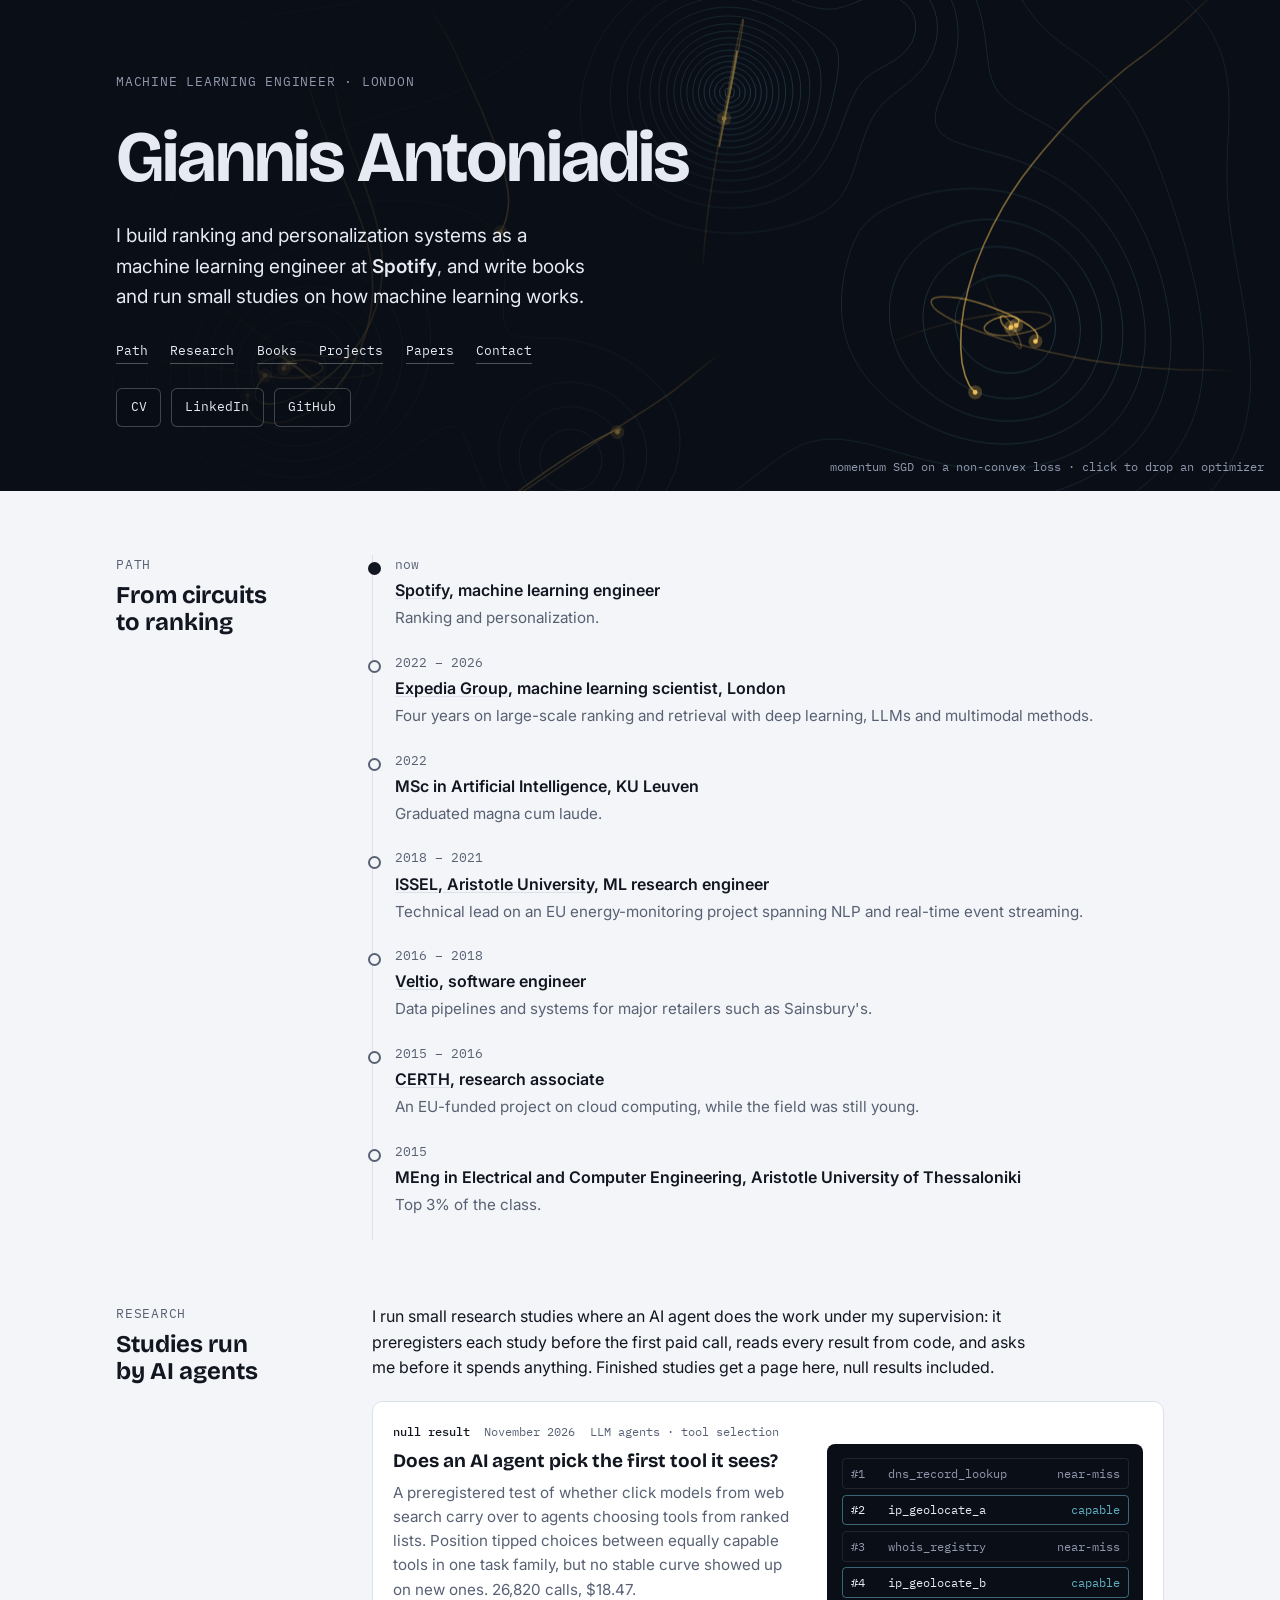
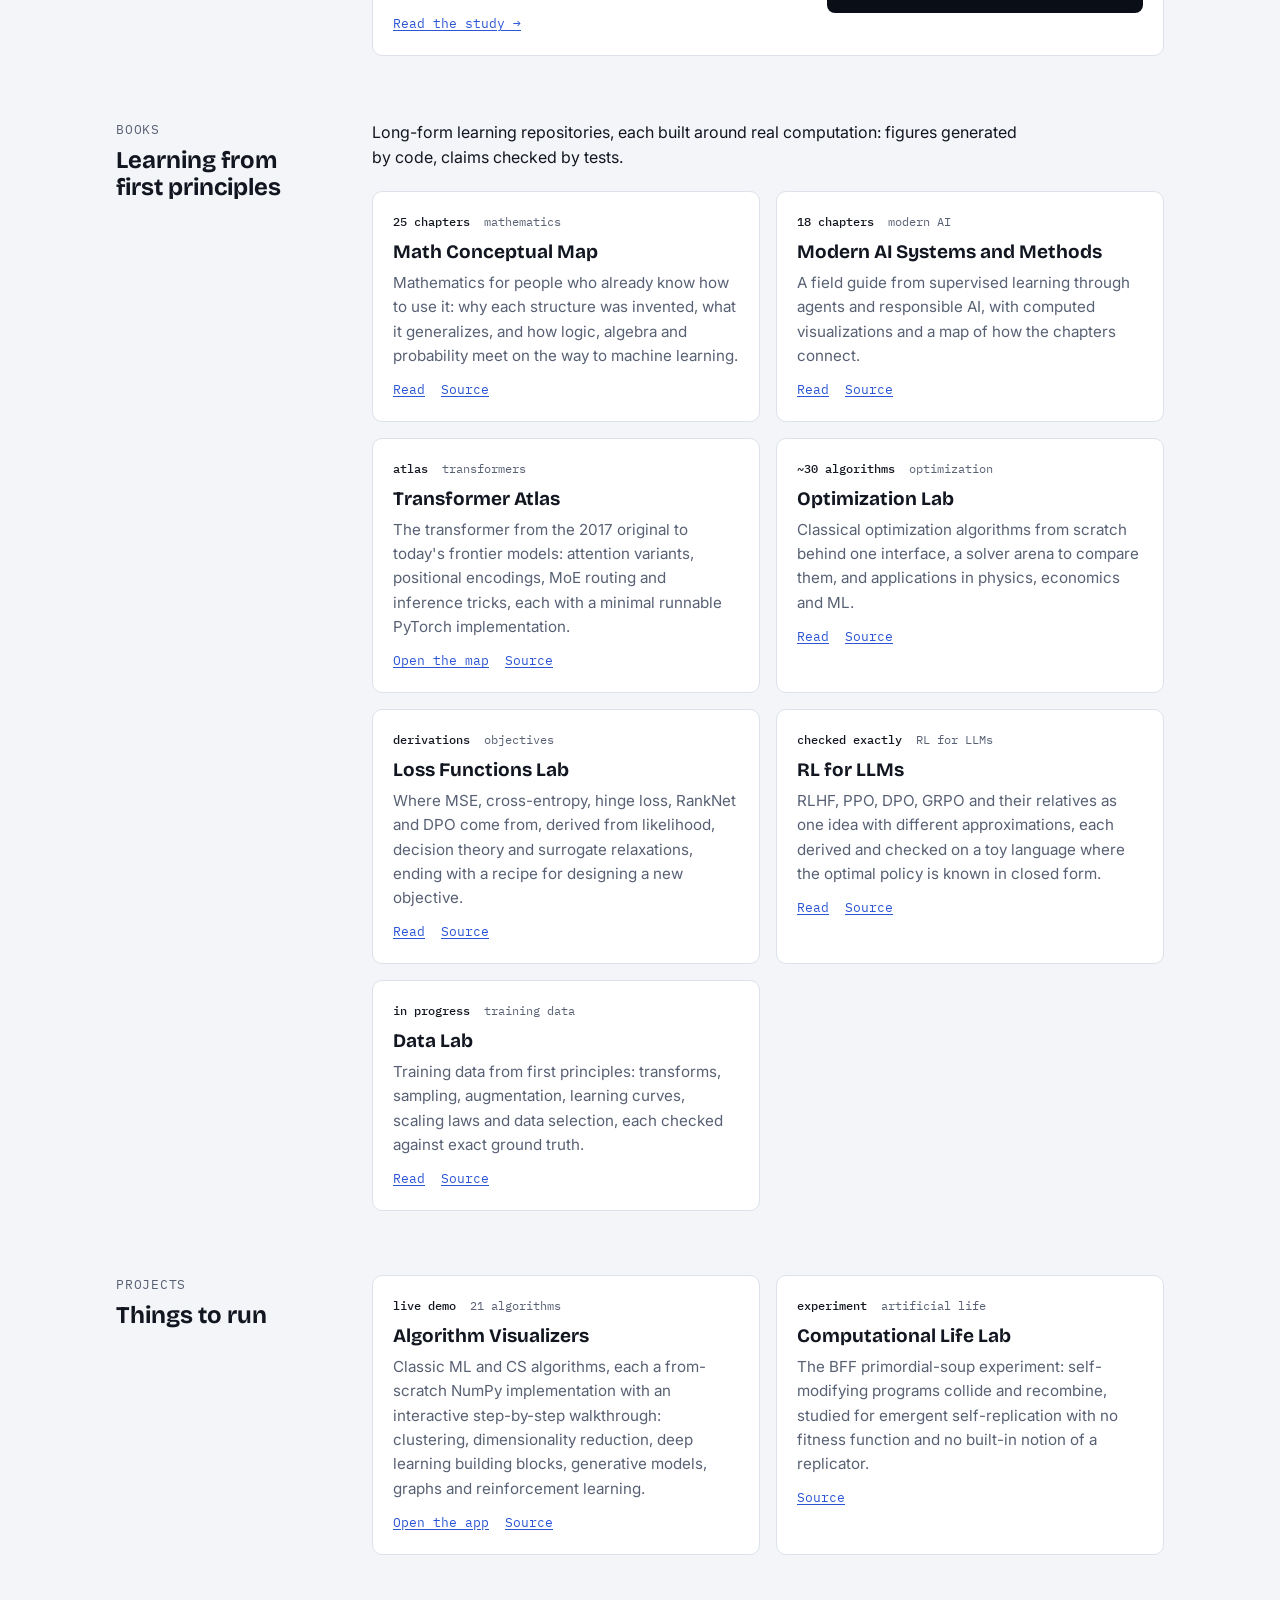
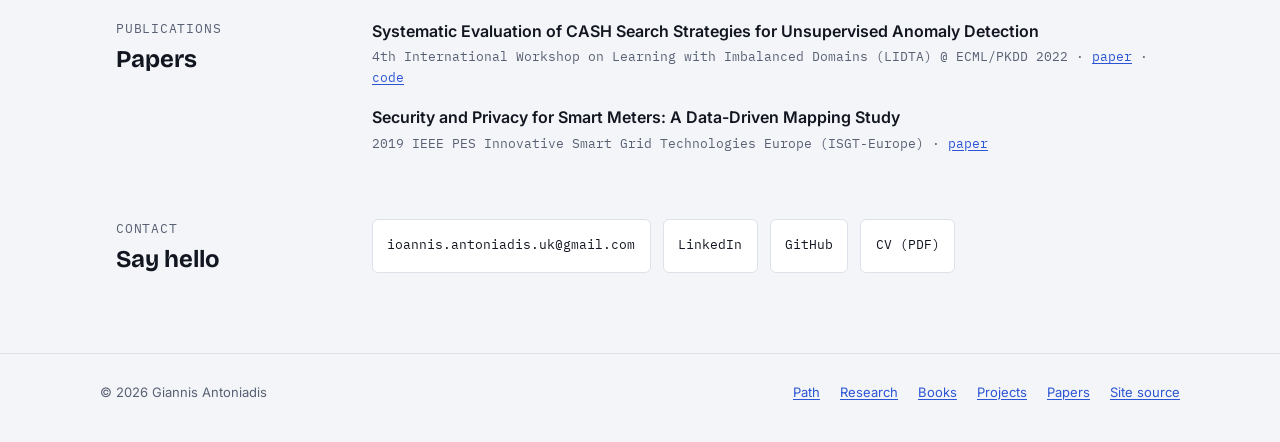
==== index.html @ e66caaf8 "No static yellow highlights: tags, the timeline's now dot, Spotify and the current page use the text" ====
<!doctype html>
<html lang="en">
<head>
<meta charset="utf-8">
<meta name="viewport" content="width=device-width,initial-scale=1,viewport-fit=cover">
<title>Giannis Antoniadis</title>
<meta name="description" content="Giannis Antoniadis, machine learning engineer in London: research, learning books and projects.">
<link rel="preconnect" href="https://fonts.googleapis.com">
<link rel="preconnect" href="https://fonts.gstatic.com" crossorigin>
<link rel="stylesheet" href="https://fonts.googleapis.com/css2?family=Bricolage+Grotesque:opsz,wght@12..96,500;12..96,700&family=Inter:wght@400;500;600&family=IBM+Plex+Mono:wght@400;500&display=swap">
<link rel="stylesheet" href="assets/site.css">
<style>
/* Layout: a full-bleed night hero with the landscape behind the bio, then one 1080px column of sections, each a label rail on the left and content on the right. */
.hero { position: relative; background: var(--night); color: var(--night-ink); overflow: hidden; }
.hero canvas { position: absolute; inset: 0; width: 100%; height: 100%; display: block; cursor: crosshair; touch-action: manipulation; }
.hero .scrim { position: absolute; inset: 0; background: linear-gradient(90deg, rgba(10, 14, 22, 0.92) 0%, rgba(10, 14, 22, 0.72) 42%, rgba(10, 14, 22, 0) 78%); pointer-events: none; }
.hero .in { position: relative; max-width: 1080px; margin: 0 auto; padding-block: 4.5rem 4rem; display: grid; gap: 1.5rem; pointer-events: none; }
.hero .in a, .hero .in button { pointer-events: auto; }
.hero .kicker { font-family: var(--font-mono); font-size: var(--step--1); letter-spacing: 0.06em; text-transform: uppercase; color: var(--night-muted); }
.hero h1 { font-size: var(--step-4); font-weight: 700; letter-spacing: -0.025em; }
.hero .role { font-size: var(--step-1); max-width: 40ch; color: var(--night-ink); }
.hero .role b { color: var(--night-ink); font-weight: 600; }
.hero .sections { display: flex; flex-wrap: wrap; gap: 0.35rem 1.4rem; padding-top: 0.25rem; }
.hero .sections a { font-family: var(--font-mono); font-size: var(--step--1); color: var(--night-ink); text-decoration: none; border-bottom: 1px solid rgba(231, 234, 242, 0.3); padding-bottom: 0.1rem; }
.hero .sections a:hover { color: var(--night-glow); border-bottom-color: var(--night-glow); }
.hero .sections a:focus-visible { outline-color: var(--night-glow); }
.hero .links { display: flex; flex-wrap: wrap; gap: 0.6rem; }
.btn { display: inline-flex; align-items: center; gap: 0.45rem; font-family: var(--font-mono); font-size: var(--step--1); color: var(--night-ink); text-decoration: none; border: 1px solid rgba(231, 234, 242, 0.25); border-radius: 6px; padding: 0.5rem 0.85rem; background: rgba(10, 14, 22, 0.55); }
.btn:hover { border-color: var(--night-glow); color: var(--night-glow); }
.btn:focus-visible { outline-color: var(--night-glow); }
.hero .hint { position: absolute; right: max(16px, env(safe-area-inset-right, 0px)); bottom: 0.9rem; font-family: var(--font-mono); font-size: 0.72rem; color: var(--night-muted); pointer-events: none; }

main { max-width: 1080px; margin: 0 auto; }
.sec { display: grid; grid-template-columns: 13rem minmax(0, 1fr); gap: 1rem 3rem; padding-block: 4rem 0; }
.sec > .rail { display: grid; gap: 0.4rem; align-content: start; }
.sec > .rail h2 { font-size: var(--step-2); }
.sec > .body { display: grid; gap: 1.25rem; min-width: 0; }
.prose { max-width: 66ch; display: grid; gap: 1rem; }


/* Timeline */
.tl { list-style: none; margin: 0; padding: 0; display: grid; gap: 0; border-left: 1px solid var(--rule); }
.tl li { position: relative; padding: 0 0 1.4rem 1.4rem; display: grid; gap: 0.15rem; }
.tl li::before { content: ""; position: absolute; left: -5px; top: 0.45rem; width: 9px; height: 9px; border-radius: 50%; background: var(--bg); border: 2px solid var(--muted); }
.tl li.now::before { background: var(--ink); border-color: var(--ink); }
.tl .when { font-family: var(--font-mono); font-size: var(--step--1); color: var(--muted); }
.tl .what { font-weight: 600; }
.tl .what a { color: inherit; text-decoration-color: var(--rule); }
.tl .detail { color: var(--muted); font-size: 0.95rem; }

/* Cards */
.cards { display: grid; grid-template-columns: repeat(2, minmax(0, 1fr)); gap: 1rem; }
.card { background: var(--surface); border: 1px solid var(--rule); border-radius: 10px; padding: 1.25rem; display: grid; gap: 0.55rem; align-content: start; min-width: 0; }
.card h3 { font-size: var(--step-1); }
.card h3 a { color: inherit; text-decoration: none; }
.card h3 a:hover { color: var(--accent); }
.card p { color: var(--muted); font-size: 0.95rem; }
.card .meta { display: flex; flex-wrap: wrap; gap: 0.35rem 0.9rem; font-family: var(--font-mono); font-size: 0.78rem; color: var(--muted); }
.card .meta .tag { color: var(--ink); font-weight: 500; }
.card .go { display: flex; flex-wrap: wrap; gap: 0.4rem 1rem; font-family: var(--font-mono); font-size: var(--step--1); padding-top: 0.2rem; }
.feature { grid-column: 1 / -1; display: grid; grid-template-columns: minmax(0, 1.3fr) minmax(0, 1fr); gap: 1.5rem; align-items: center; }
.feature .mini { background: var(--night); border-radius: 8px; padding: 0.9rem; display: grid; gap: 0.35rem; font-family: var(--font-mono); font-size: 0.75rem; color: var(--night-muted); }
.feature .mini div { display: grid; grid-template-columns: 1.8rem minmax(0, 1fr) auto; gap: 0.5rem; padding: 0.3rem 0.5rem; border-radius: 4px; border: 1px solid rgba(231, 234, 242, 0.1); }
.feature .mini .ok { color: var(--night-ink); border-color: rgba(95, 176, 196, 0.55); }
.feature .mini .ok span:last-child { color: var(--night-line); }

.pubs { list-style: none; margin: 0; padding: 0; display: grid; gap: 1rem; }
.pubs li { display: grid; gap: 0.2rem; }
.pubs .venue { font-family: var(--font-mono); font-size: var(--step--1); color: var(--muted); }
.pubs .ptitle { font-weight: 600; }

.contact { display: flex; flex-wrap: wrap; gap: 0.75rem; }
.contact a, .contact .addr { display: inline-flex; gap: 0.5rem; align-items: center; font-family: var(--font-mono); font-size: var(--step--1); padding: 0.55rem 0.9rem; border: 1px solid var(--rule); border-radius: 6px; background: var(--surface); text-decoration: none; color: var(--ink); }
.contact a:hover { border-color: var(--accent); color: var(--accent); }
.contact .addr { user-select: all; }

@media (max-width: 860px) {
  .sec { grid-template-columns: minmax(0, 1fr); padding-block: 3rem 0; }
  .feature { grid-template-columns: minmax(0, 1fr); }
  .hero .scrim { background: linear-gradient(180deg, rgba(10, 14, 22, 0.55) 0%, rgba(10, 14, 22, 0.88) 55%, rgba(10, 14, 22, 0.94) 100%); }
}
@media (max-width: 620px) {
  .cards { grid-template-columns: minmax(0, 1fr); }
  .hero .in { padding-block: 3rem 3.25rem; }
}
</style>
</head>
<body>

<header class="hero">
  <canvas id="landscape" aria-label="Animated contour map of a loss landscape, with optimizers rolling into its minima"></canvas>
  <div class="scrim"></div>
  <div class="in gutter">
    <span class="kicker">Machine learning engineer · London</span>
    <h1>Giannis Antoniadis</h1>
    <p class="role">I build ranking and personalization systems as a machine learning engineer at <b>Spotify</b>, and write books and run small studies on how machine learning works.</p>
    <nav class="sections" aria-label="On this page"><a href="#path">Path</a><a href="#research">Research</a><a href="#books">Books</a><a href="#projects">Projects</a><a href="#papers">Papers</a><a href="#contact">Contact</a></nav>
    <div class="links">
      <a class="btn" href="https://www.dropbox.com/scl/fi/8ivr3wr4eyzgz1rlop83s/iantoniadis_2026.pdf?rlkey=fkofbkvo55g7plw0ni17fajwk&amp;dl=0">CV</a>
      <a class="btn" href="https://www.linkedin.com/in/iantoniadis/">LinkedIn</a>
      <a class="btn" href="https://github.com/ioannisantoniadis">GitHub</a>
    </div>
  </div>
  <span class="hint">momentum SGD on a non-convex loss · click to drop an optimizer</span>
</header>

<main class="gutter">

  <section class="sec" id="path">
    <div class="rail"><span class="label">Path</span><h2>From circuits to ranking</h2></div>
    <div class="body">
      <ol class="tl">
        <li class="now"><span class="when">now</span><span class="what"><a href="https://www.spotify.com/">Spotify</a>, machine learning engineer</span><span class="detail">Ranking and personalization.</span></li>
        <li><span class="when">2022 – 2026</span><span class="what"><a href="https://www.expediagroup.com/home/default.aspx">Expedia Group</a>, machine learning scientist, London</span><span class="detail">Four years on large-scale ranking and retrieval with deep learning, LLMs and multimodal methods.</span></li>
        <li><span class="when">2022</span><span class="what">MSc in Artificial Intelligence, KU Leuven</span><span class="detail">Graduated magna cum laude.</span></li>
        <li><span class="when">2018 – 2021</span><span class="what"><a href="https://issel.ee.auth.gr/en/13-2/">ISSEL, Aristotle University</a>, ML research engineer</span><span class="detail">Technical lead on an EU energy-monitoring project spanning NLP and real-time event streaming.</span></li>
        <li><span class="when">2016 – 2018</span><span class="what"><a href="https://veltio.com/">Veltio</a>, software engineer</span><span class="detail">Data pipelines and systems for major retailers such as Sainsbury's.</span></li>
        <li><span class="when">2015 – 2016</span><span class="what"><a href="https://www.iti.gr/iti/en/home/">CERTH</a>, research associate</span><span class="detail">An EU-funded project on cloud computing, while the field was still young.</span></li>
        <li><span class="when">2015</span><span class="what">MEng in Electrical and Computer Engineering, Aristotle University of Thessaloniki</span><span class="detail">Top 3% of the class.</span></li>
      </ol>
    </div>
  </section>

  <section class="sec" id="research">
    <div class="rail"><span class="label">Research</span><h2>Studies run by AI agents</h2></div>
    <div class="body">
      <p class="prose">I run small research studies where an AI agent does the work under my supervision: it preregisters each study before the first paid call, reads every result from code, and asks me before it spends anything. Finished studies get a page here, null results included.</p>
      <div class="cards">
        <article class="card feature">
          <div class="stack" style="display:grid;gap:0.55rem">
            <div class="meta"><span class="tag">null result</span><span>November 2026</span><span>LLM agents · tool selection</span></div>
            <h3><a href="click-models/">Does an AI agent pick the first tool it sees?</a></h3>
            <p>A preregistered test of whether click models from web search carry over to agents choosing tools from ranked lists. Position tipped choices between equally capable tools in one task family, but no stable curve showed up on new ones. 26,820 calls, $18.47.</p>
            <div class="go"><a href="click-models/">Read the study →</a></div>
          </div>
          <div class="mini" aria-hidden="true">
            <div><span>#1</span><span>dns_record_lookup</span><span>near-miss</span></div>
            <div class="ok"><span>#2</span><span>ip_geolocate_a</span><span>capable</span></div>
            <div><span>#3</span><span>whois_registry</span><span>near-miss</span></div>
            <div class="ok"><span>#4</span><span>ip_geolocate_b</span><span>capable</span></div>
          </div>
        </article>
      </div>
    </div>
  </section>

  <section class="sec" id="books">
    <div class="rail"><span class="label">Books</span><h2>Learning from first principles</h2></div>
    <div class="body">
      <p class="prose">Long-form learning repositories, each built around real computation: figures generated by code, claims checked by tests.</p>
      <div class="cards">
        <article class="card"><div class="meta"><span class="tag">25 chapters</span><span>mathematics</span></div><h3><a href="https://ioannisantoniadis.github.io/math-conceptual-map/">Math Conceptual Map</a></h3><p>Mathematics for people who already know how to use it: why each structure was invented, what it generalizes, and how logic, algebra and probability meet on the way to machine learning.</p><div class="go"><a href="https://ioannisantoniadis.github.io/math-conceptual-map/">Read</a><a href="https://github.com/ioannisantoniadis/math-conceptual-map">Source</a></div></article>
        <article class="card"><div class="meta"><span class="tag">18 chapters</span><span>modern AI</span></div><h3><a href="https://ioannisantoniadis.github.io/modern-ai-systems-and-methods/">Modern AI Systems and Methods</a></h3><p>A field guide from supervised learning through agents and responsible AI, with computed visualizations and a map of how the chapters connect.</p><div class="go"><a href="https://ioannisantoniadis.github.io/modern-ai-systems-and-methods/">Read</a><a href="https://github.com/ioannisantoniadis/modern-ai-systems-and-methods">Source</a></div></article>
        <article class="card"><div class="meta"><span class="tag">atlas</span><span>transformers</span></div><h3><a href="https://ioannisantoniadis.github.io/transformer-atlas/visual-map.html">Transformer Atlas</a></h3><p>The transformer from the 2017 original to today's frontier models: attention variants, positional encodings, MoE routing and inference tricks, each with a minimal runnable PyTorch implementation.</p><div class="go"><a href="https://ioannisantoniadis.github.io/transformer-atlas/visual-map.html">Open the map</a><a href="https://github.com/ioannisantoniadis/transformer-atlas">Source</a></div></article>
        <article class="card"><div class="meta"><span class="tag">~30 algorithms</span><span>optimization</span></div><h3><a href="https://ioannisantoniadis.github.io/optimization-lab/">Optimization Lab</a></h3><p>Classical optimization algorithms from scratch behind one interface, a solver arena to compare them, and applications in physics, economics and ML.</p><div class="go"><a href="https://ioannisantoniadis.github.io/optimization-lab/">Read</a><a href="https://github.com/ioannisantoniadis/optimization-lab">Source</a></div></article>
        <article class="card"><div class="meta"><span class="tag">derivations</span><span>objectives</span></div><h3><a href="https://ioannisantoniadis.github.io/loss-functions-lab/">Loss Functions Lab</a></h3><p>Where MSE, cross-entropy, hinge loss, RankNet and DPO come from, derived from likelihood, decision theory and surrogate relaxations, ending with a recipe for designing a new objective.</p><div class="go"><a href="https://ioannisantoniadis.github.io/loss-functions-lab/">Read</a><a href="https://github.com/ioannisantoniadis/loss-functions-lab">Source</a></div></article>
        <article class="card"><div class="meta"><span class="tag">checked exactly</span><span>RL for LLMs</span></div><h3><a href="https://ioannisantoniadis.github.io/rl-for-llms/">RL for LLMs</a></h3><p>RLHF, PPO, DPO, GRPO and their relatives as one idea with different approximations, each derived and checked on a toy language where the optimal policy is known in closed form.</p><div class="go"><a href="https://ioannisantoniadis.github.io/rl-for-llms/">Read</a><a href="https://github.com/ioannisantoniadis/rl-for-llms">Source</a></div></article>
        <article class="card"><div class="meta"><span class="tag">in progress</span><span>training data</span></div><h3><a href="https://ioannisantoniadis.github.io/data-lab/">Data Lab</a></h3><p>Training data from first principles: transforms, sampling, augmentation, learning curves, scaling laws and data selection, each checked against exact ground truth.</p><div class="go"><a href="https://ioannisantoniadis.github.io/data-lab/">Read</a><a href="https://github.com/ioannisantoniadis/data-lab">Source</a></div></article>
      </div>
    </div>
  </section>

  <section class="sec" id="projects">
    <div class="rail"><span class="label">Projects</span><h2>Things to run</h2></div>
    <div class="body">
      <div class="cards">
        <article class="card"><div class="meta"><span class="tag">live demo</span><span>21 algorithms</span></div><h3><a href="https://algorithm-visualizers.streamlit.app/">Algorithm Visualizers</a></h3><p>Classic ML and CS algorithms, each a from-scratch NumPy implementation with an interactive step-by-step walkthrough: clustering, dimensionality reduction, deep learning building blocks, generative models, graphs and reinforcement learning.</p><div class="go"><a href="https://algorithm-visualizers.streamlit.app/">Open the app</a><a href="https://github.com/ioannisantoniadis/algorithm-visualizers">Source</a></div></article>
        <article class="card"><div class="meta"><span class="tag">experiment</span><span>artificial life</span></div><h3><a href="https://github.com/ioannisantoniadis/computational-life-lab">Computational Life Lab</a></h3><p>The BFF primordial-soup experiment: self-modifying programs collide and recombine, studied for emergent self-replication with no fitness function and no built-in notion of a replicator.</p><div class="go"><a href="https://github.com/ioannisantoniadis/computational-life-lab">Source</a></div></article>
      </div>
    </div>
  </section>

  <section class="sec" id="papers">
    <div class="rail"><span class="label">Publications</span><h2>Papers</h2></div>
    <div class="body">
      <ul class="pubs">
        <li><span class="ptitle">Systematic Evaluation of CASH Search Strategies for Unsupervised Anomaly Detection</span><span class="venue">4th International Workshop on Learning with Imbalanced Domains (LIDTA) @ ECML/PKDD 2022 · <a href="https://proceedings.mlr.press/v183/antoniadis22a">paper</a> · <a href="https://github.com/ioannisantoniadis/cash-for-unsupervised-ad">code</a></span></li>
        <li><span class="ptitle">Security and Privacy for Smart Meters: A Data-Driven Mapping Study</span><span class="venue">2019 IEEE PES Innovative Smart Grid Technologies Europe (ISGT-Europe) · <a href="https://ieeexplore.ieee.org/document/8905611">paper</a></span></li>
      </ul>
    </div>
  </section>

  <section class="sec" id="contact">
    <div class="rail"><span class="label">Contact</span><h2>Say hello</h2></div>
    <div class="body">
      <div class="contact">
        <span class="addr" title="Email address">ioannis.antoniadis.uk@gmail.com</span>
        <a href="https://www.linkedin.com/in/iantoniadis/">LinkedIn</a>
        <a href="https://github.com/ioannisantoniadis">GitHub</a>
        <a href="https://www.dropbox.com/scl/fi/8ivr3wr4eyzgz1rlop83s/iantoniadis_2026.pdf?rlkey=fkofbkvo55g7plw0ni17fajwk&amp;dl=0">CV (PDF)</a>
      </div>
    </div>
  </section>
</main>

<footer class="site-foot gutter">
  <div class="in"><span>© 2026 Giannis Antoniadis</span><nav><a href="#path">Path</a><a href="#research">Research</a><a href="#books">Books</a><a href="#projects">Projects</a><a href="#papers">Papers</a><a href="https://github.com/ioannisantoniadis/ioannisantoniadis.github.io">Site source</a></nav></div>
</footer>

<script src="assets/landscape.js"></script>
</body>
</html>
---- assets/site.css ----
/* Site identity: a loss landscape at night. Dark hero band on every page; the rest follows the viewer's theme.
   Shared by the home page and every project page. */
:root {
  --bg: #f4f5f8;
  --surface: #ffffff;
  --ink: #121620;
  --muted: #586174;
  --rule: #dde1e9;
  --accent: #2b55d4;
  --accent-soft: #e5ebfb;
  --glow: #c98a12;
  --night: #0a0e16;
  --night-ink: #e7eaf2;
  --night-muted: #8f99ad;
  --night-line: #5fb0c4;
  --night-glow: #f4c35a;
  --font-display: "Bricolage Grotesque", "Avenir Next", "Segoe UI", system-ui, sans-serif;
  --font-body: "Inter", "Segoe UI", system-ui, -apple-system, sans-serif;
  --font-mono: "IBM Plex Mono", ui-monospace, "SFMono-Regular", Menlo, monospace;
  --step--1: 0.8125rem; --step-0: 1rem; --step-1: 1.1875rem; --step-2: 1.5rem; --step-3: 2.125rem; --step-4: clamp(2.5rem, 7vw, 4.5rem);
}
@media (prefers-color-scheme: dark) {
  :root:not([data-theme="light"]) {
    --bg: #0e121b; --surface: #151a25; --ink: #e7eaf2; --muted: #9aa3b5; --rule: #262d3c;
    --accent: #85a2ff; --accent-soft: #1c2541; --glow: #f4c35a;
    color-scheme: dark;
  }
}
:root[data-theme="dark"] {
  --bg: #0e121b; --surface: #151a25; --ink: #e7eaf2; --muted: #9aa3b5; --rule: #262d3c;
  --accent: #85a2ff; --accent-soft: #1c2541; --glow: #f4c35a;
  color-scheme: dark;
}
* { box-sizing: border-box; }
html { -webkit-text-size-adjust: 100%; }
body {
  margin: 0; background: var(--bg); color: var(--ink); font-family: var(--font-body); font-size: var(--step-0); line-height: 1.6;
}
.gutter { padding-left: max(16px, env(safe-area-inset-left, 0px)); padding-right: max(16px, env(safe-area-inset-right, 0px)); }
h1, h2, h3 { font-family: var(--font-display); text-wrap: balance; line-height: 1.12; margin: 0; }
p { margin: 0; }
a { color: var(--accent); text-underline-offset: 2px; }
a:focus-visible, button:focus-visible { outline: 2px solid var(--accent); outline-offset: 3px; border-radius: 2px; }
.label { font-family: var(--font-mono); font-size: var(--step--1); letter-spacing: 0.06em; text-transform: uppercase; color: var(--muted); }
.mono { font-family: var(--font-mono); }
.num { font-variant-numeric: tabular-nums; }

/* Top bar, shared */
.topbar { background: var(--night); color: var(--night-ink); }
.topbar .in { max-width: 1080px; margin: 0 auto; display: flex; flex-wrap: wrap; gap: 0.5rem 1.5rem; align-items: center; justify-content: space-between; padding-block: 1rem; }
.topbar .home { font-family: var(--font-display); font-weight: 700; color: var(--night-ink); text-decoration: none; font-size: 1.05rem; }
.topbar nav { display: flex; flex-wrap: wrap; gap: 0.25rem 1.25rem; }
.topbar nav a { color: var(--night-muted); text-decoration: none; font-family: var(--font-mono); font-size: var(--step--1); }
.topbar nav a[aria-current="page"] { color: var(--night-ink); }
.topbar nav a:hover { color: var(--night-glow); }
.topbar a:focus-visible { outline-color: var(--night-glow); }

/* Footer, shared */
.site-foot { border-top: 1px solid var(--rule); margin-top: 5rem; }
.site-foot .in { max-width: 1080px; margin: 0 auto; padding-block: 1.75rem 2.5rem; display: flex; flex-wrap: wrap; gap: 0.75rem 2rem; justify-content: space-between; color: var(--muted); font-size: var(--step--1); }
.site-foot nav { display: flex; flex-wrap: wrap; gap: 0.5rem 1.25rem; }

@media (prefers-reduced-motion: reduce) { * { scroll-behavior: auto !important; } }
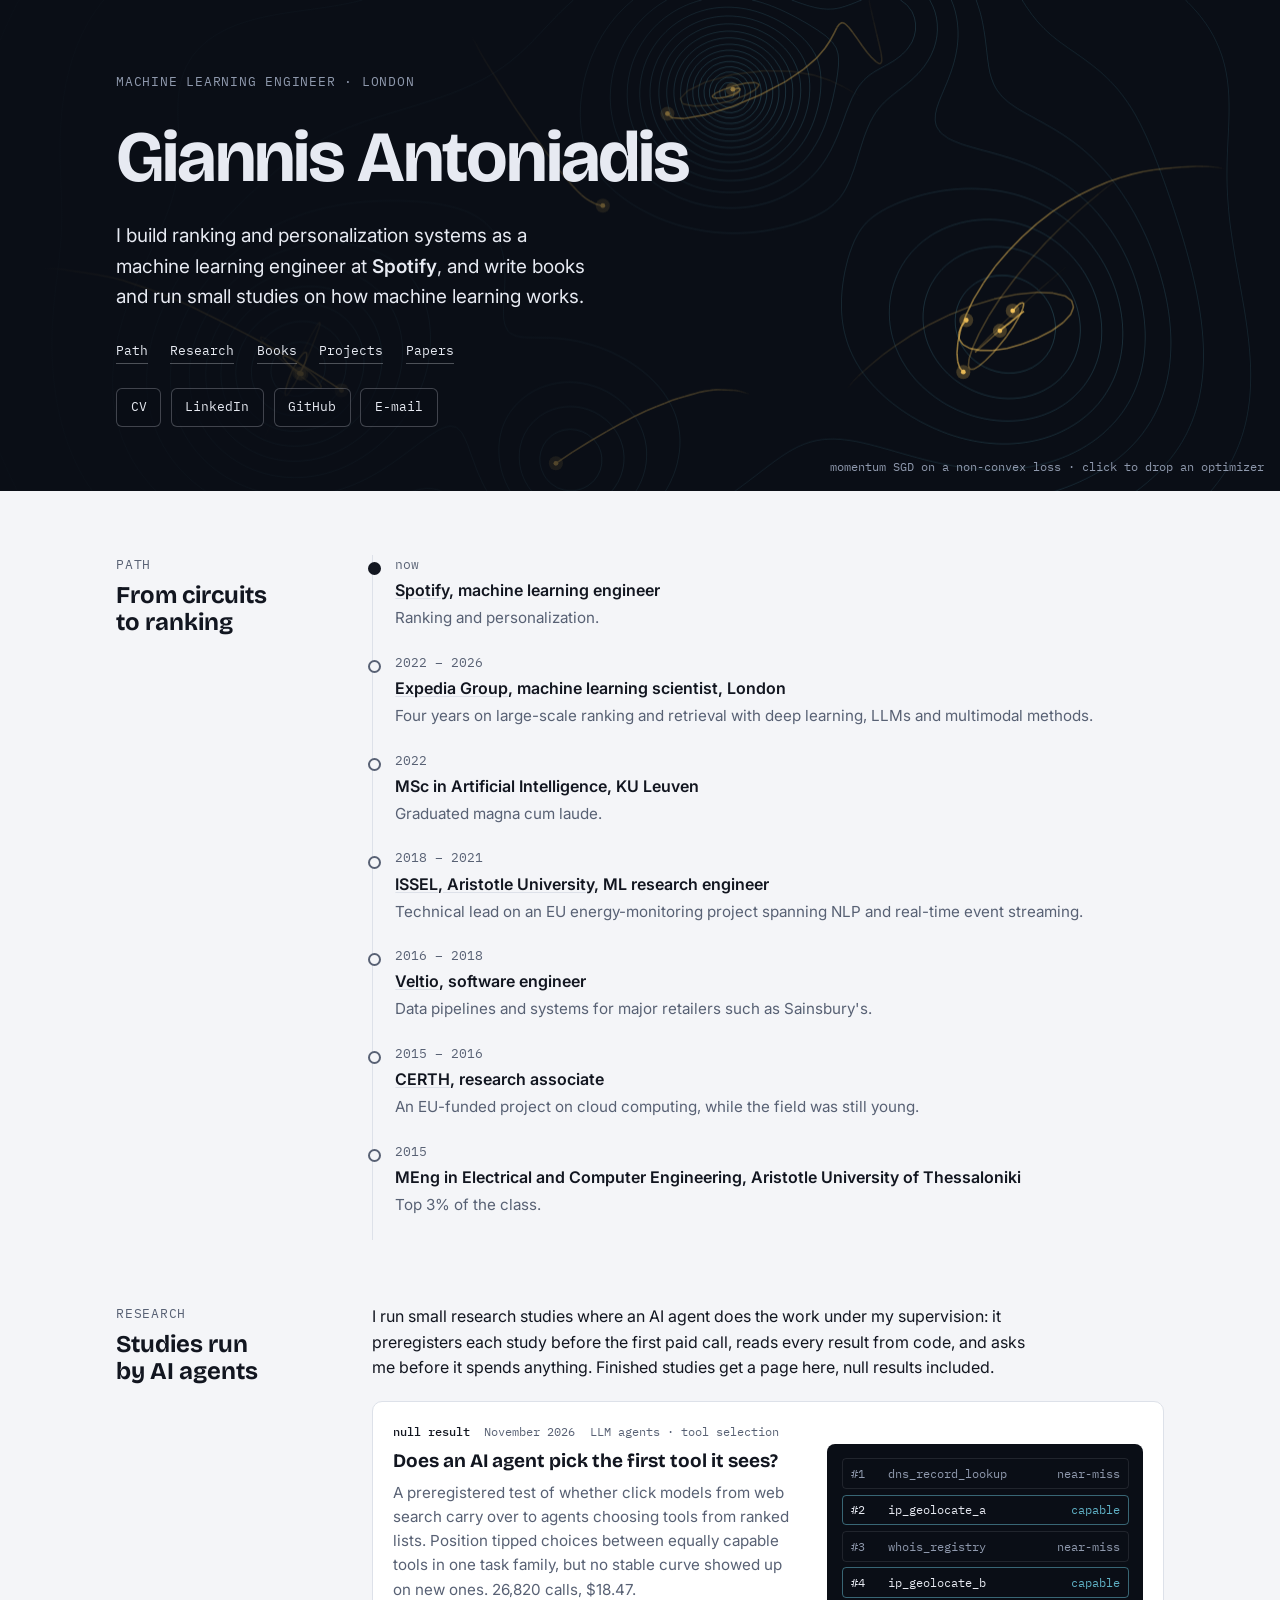
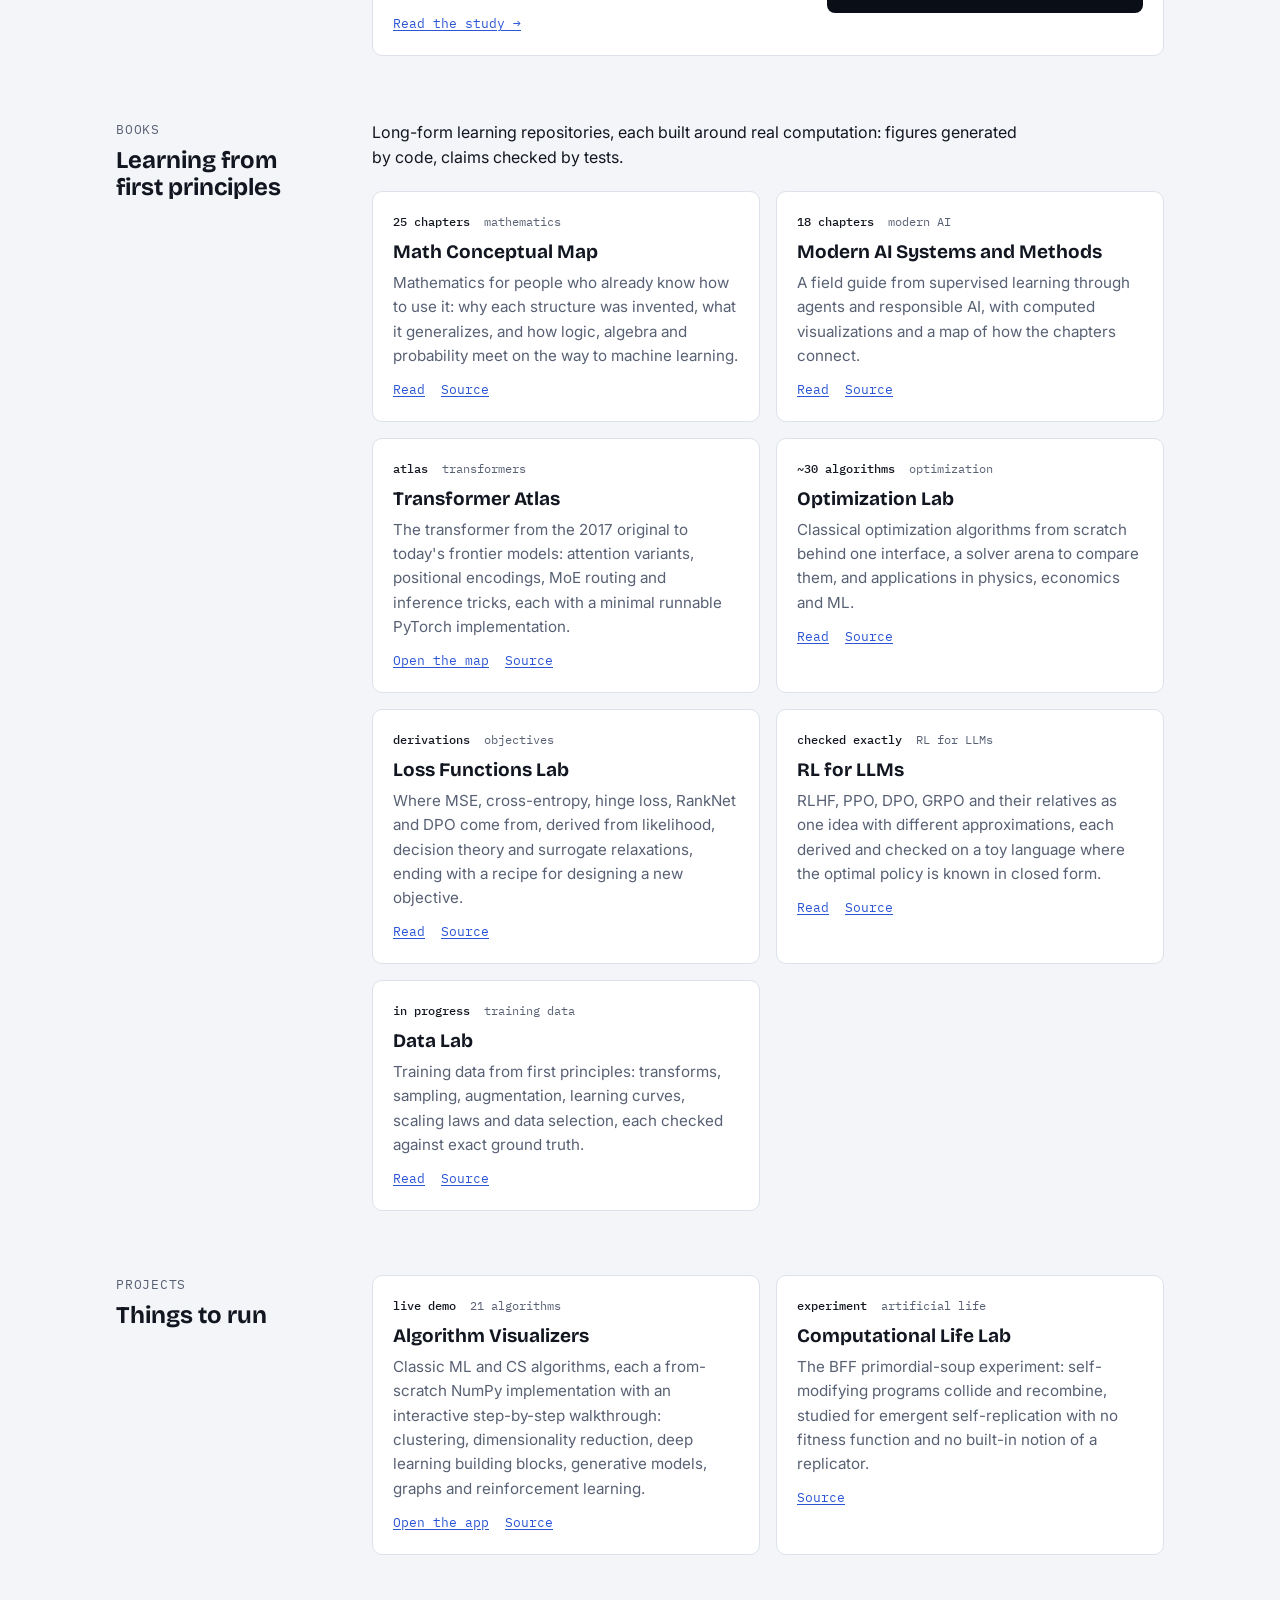
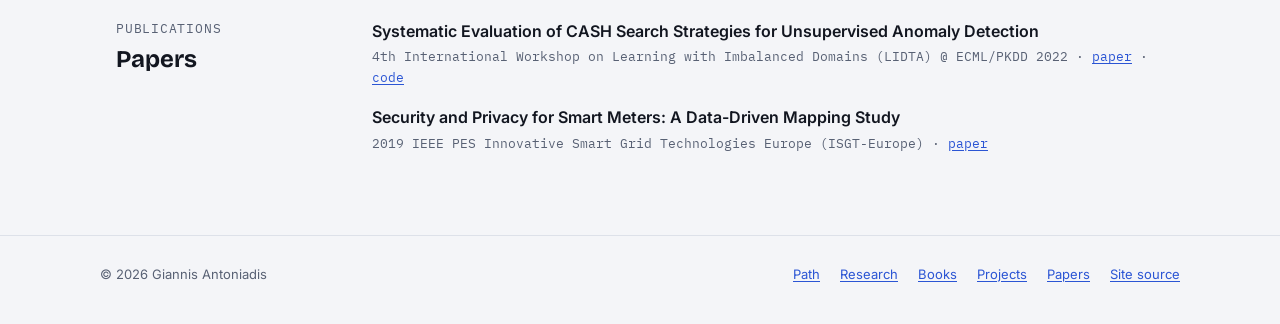
==== commit 56cd9549: "Drop the Contact section; an E-mail button joins CV, LinkedIn and GitHub at the top Co-Authored-By: " ====
--- a/index.html
+++ b/index.html
@@ -69,10 +69,6 @@
 .pubs .venue { font-family: var(--font-mono); font-size: var(--step--1); color: var(--muted); }
 .pubs .ptitle { font-weight: 600; }
 
-.contact { display: flex; flex-wrap: wrap; gap: 0.75rem; }
-.contact a, .contact .addr { display: inline-flex; gap: 0.5rem; align-items: center; font-family: var(--font-mono); font-size: var(--step--1); padding: 0.55rem 0.9rem; border: 1px solid var(--rule); border-radius: 6px; background: var(--surface); text-decoration: none; color: var(--ink); }
-.contact a:hover { border-color: var(--accent); color: var(--accent); }
-.contact .addr { user-select: all; }
 
 @media (max-width: 860px) {
   .sec { grid-template-columns: minmax(0, 1fr); padding-block: 3rem 0; }
@@ -94,11 +90,12 @@
     <span class="kicker">Machine learning engineer · London</span>
     <h1>Giannis Antoniadis</h1>
     <p class="role">I build ranking and personalization systems as a machine learning engineer at <b>Spotify</b>, and write books and run small studies on how machine learning works.</p>
-    <nav class="sections" aria-label="On this page"><a href="#path">Path</a><a href="#research">Research</a><a href="#books">Books</a><a href="#projects">Projects</a><a href="#papers">Papers</a><a href="#contact">Contact</a></nav>
+    <nav class="sections" aria-label="On this page"><a href="#path">Path</a><a href="#research">Research</a><a href="#books">Books</a><a href="#projects">Projects</a><a href="#papers">Papers</a></nav>
     <div class="links">
       <a class="btn" href="https://www.dropbox.com/scl/fi/8ivr3wr4eyzgz1rlop83s/iantoniadis_2026.pdf?rlkey=fkofbkvo55g7plw0ni17fajwk&amp;dl=0">CV</a>
       <a class="btn" href="https://www.linkedin.com/in/iantoniadis/">LinkedIn</a>
       <a class="btn" href="https://github.com/ioannisantoniadis">GitHub</a>
+      <a class="btn" href="mailto:ioannis.antoniadis.uk@gmail.com">E-mail</a>
     </div>
   </div>
   <span class="hint">momentum SGD on a non-convex loss · click to drop an optimizer</span>
@@ -180,17 +177,6 @@
     </div>
   </section>
 
-  <section class="sec" id="contact">
-    <div class="rail"><span class="label">Contact</span><h2>Say hello</h2></div>
-    <div class="body">
-      <div class="contact">
-        <span class="addr" title="Email address">ioannis.antoniadis.uk@gmail.com</span>
-        <a href="https://www.linkedin.com/in/iantoniadis/">LinkedIn</a>
-        <a href="https://github.com/ioannisantoniadis">GitHub</a>
-        <a href="https://www.dropbox.com/scl/fi/8ivr3wr4eyzgz1rlop83s/iantoniadis_2026.pdf?rlkey=fkofbkvo55g7plw0ni17fajwk&amp;dl=0">CV (PDF)</a>
-      </div>
-    </div>
-  </section>
 </main>
 
 <footer class="site-foot gutter">
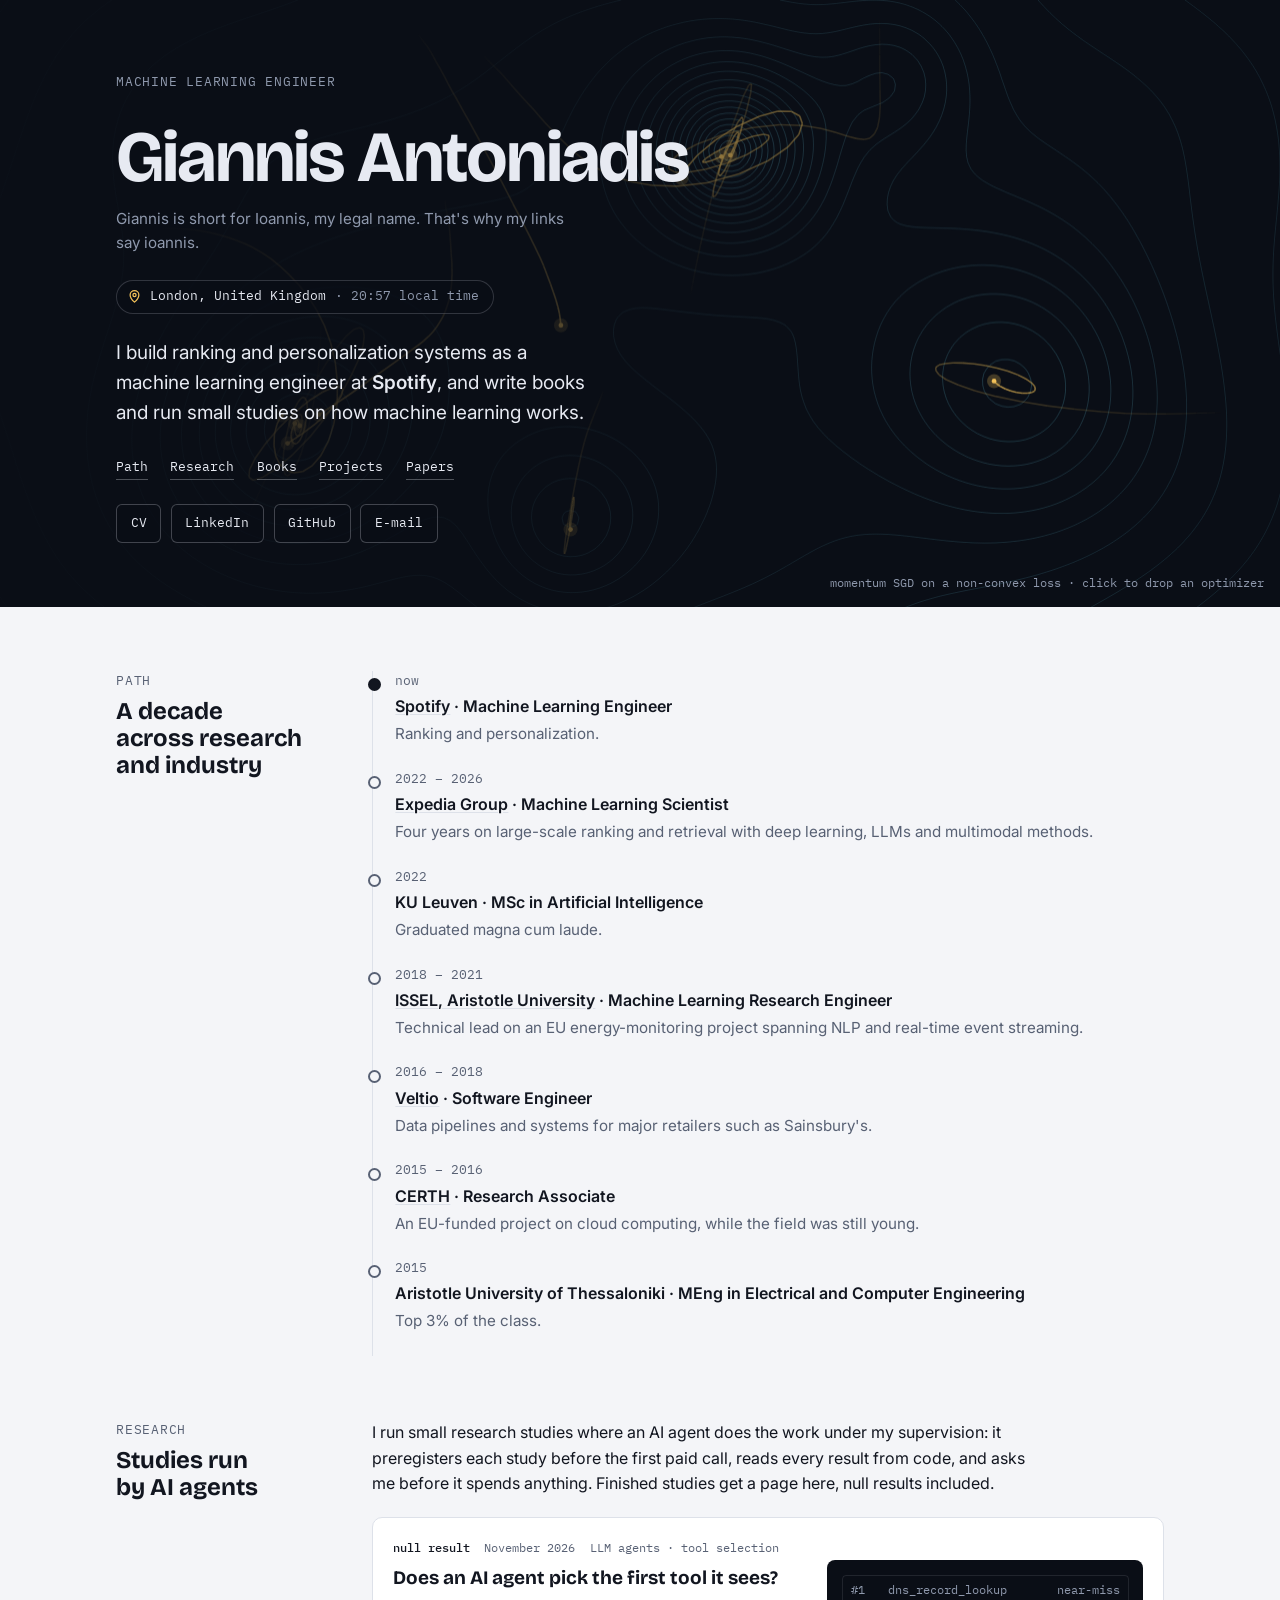
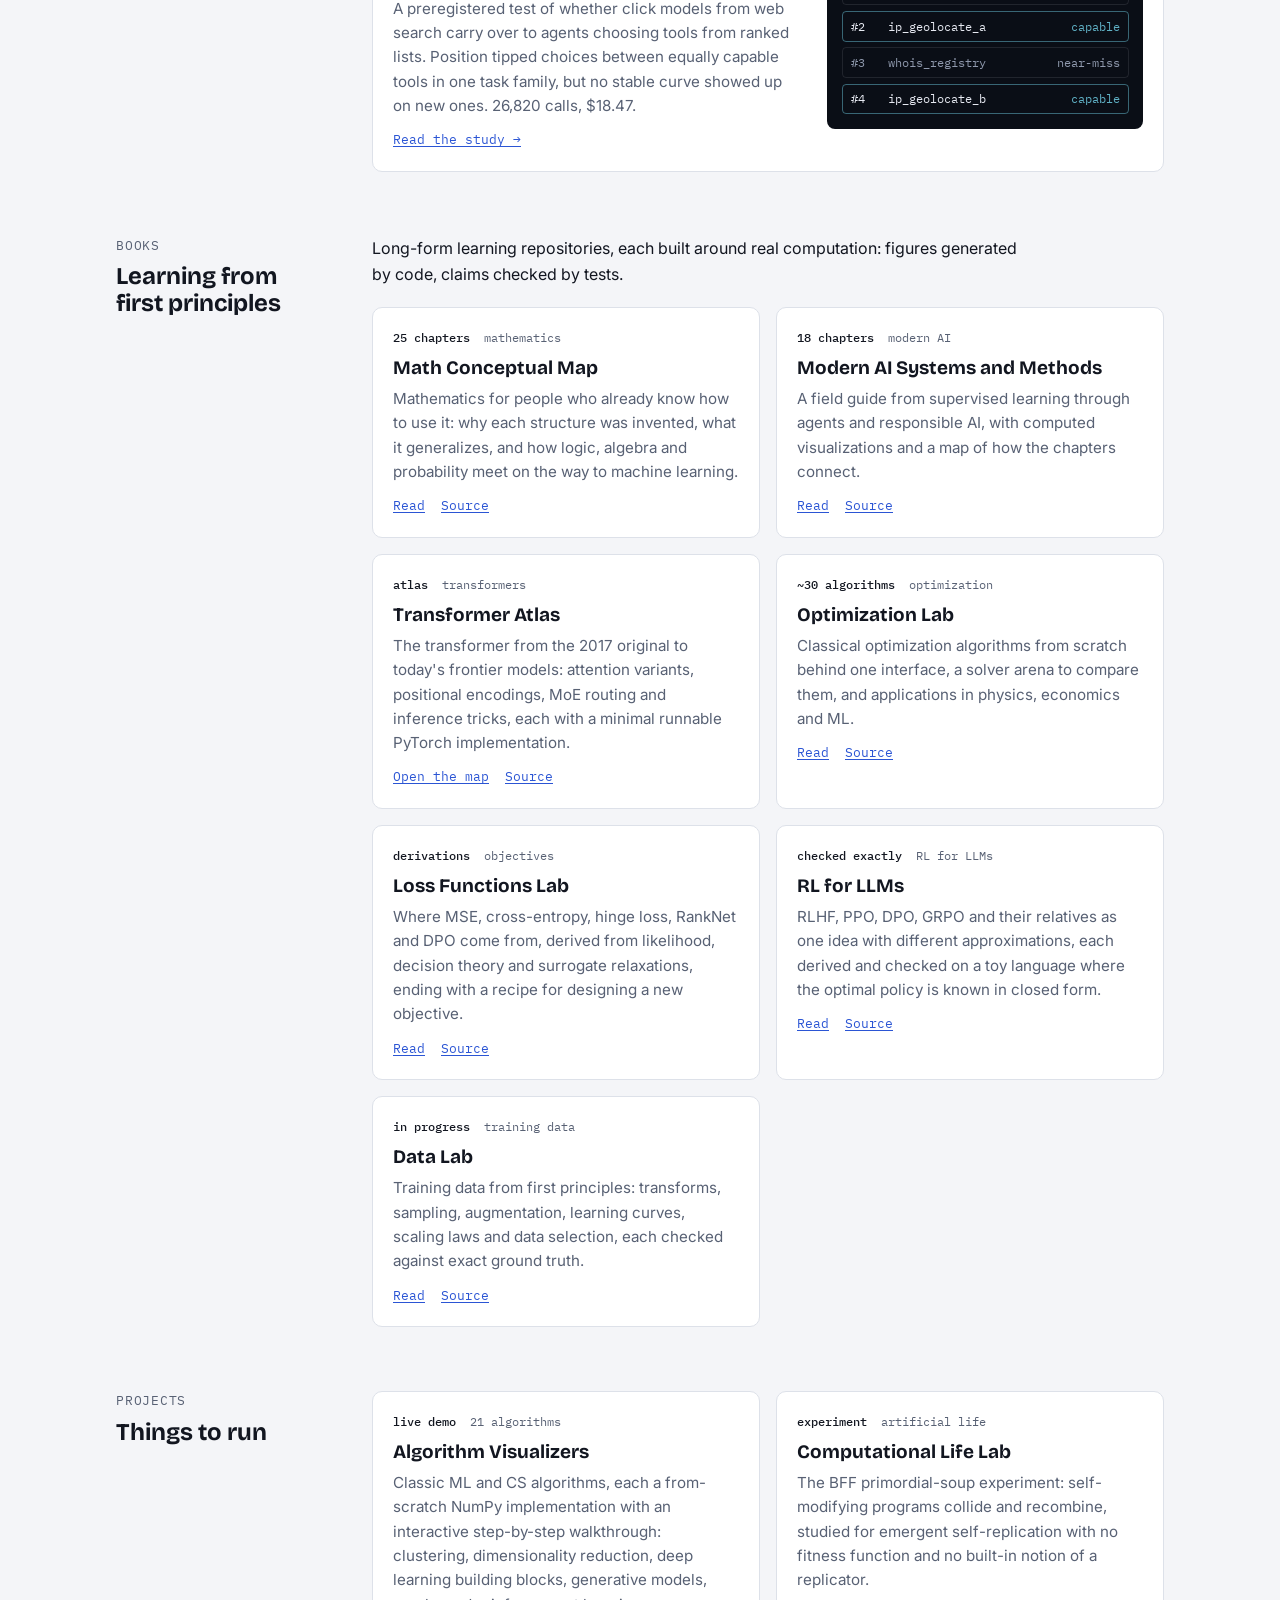
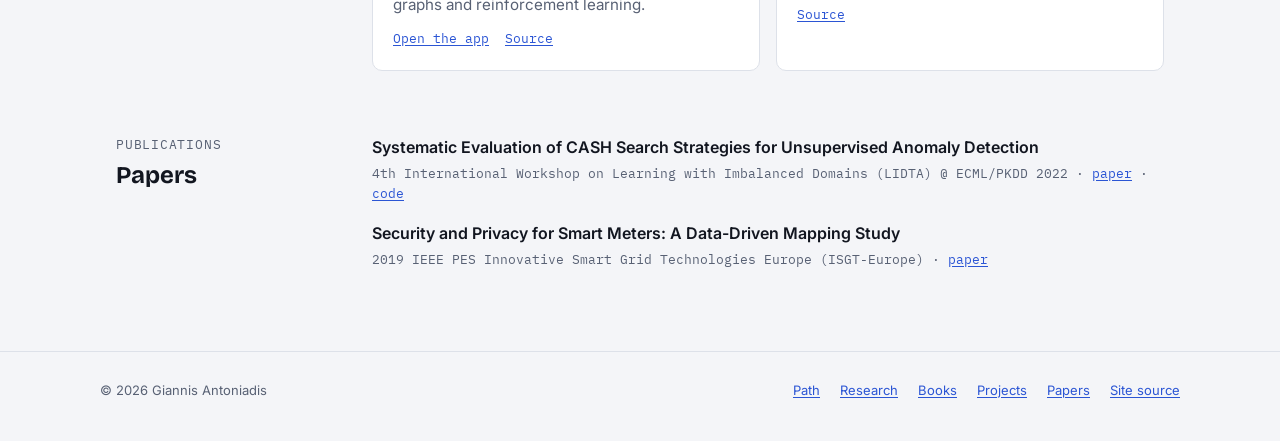
==== commit cd40733b: "Path: 'A decade across research and industry'; titles as Company · Title; a London location chip wit" ====
--- a/index.html
+++ b/index.html
@@ -4,7 +4,8 @@
 <meta charset="utf-8">
 <meta name="viewport" content="width=device-width,initial-scale=1,viewport-fit=cover">
 <title>Giannis Antoniadis</title>
-<meta name="description" content="Giannis Antoniadis, machine learning engineer in London: research, learning books and projects.">
+<meta name="description" content="Giannis (Ioannis) Antoniadis, machine learning engineer in London, United Kingdom: research, learning books and projects.">
+<script type="application/ld+json">{"@context":"https://schema.org","@type":"Person","name":"Giannis Antoniadis","alternateName":"Ioannis Antoniadis","jobTitle":"Machine Learning Engineer","worksFor":{"@type":"Organization","name":"Spotify"},"address":{"@type":"PostalAddress","addressLocality":"London","addressCountry":"GB"},"url":"https://ioannisantoniadis.github.io/","sameAs":["https://www.linkedin.com/in/iantoniadis/","https://github.com/ioannisantoniadis"]}</script>
 <link rel="preconnect" href="https://fonts.googleapis.com">
 <link rel="preconnect" href="https://fonts.gstatic.com" crossorigin>
 <link rel="stylesheet" href="https://fonts.googleapis.com/css2?family=Bricolage+Grotesque:opsz,wght@12..96,500;12..96,700&family=Inter:wght@400;500;600&family=IBM+Plex+Mono:wght@400;500&display=swap">
@@ -18,6 +19,12 @@
 .hero .in a, .hero .in button { pointer-events: auto; }
 .hero .kicker { font-family: var(--font-mono); font-size: var(--step--1); letter-spacing: 0.06em; text-transform: uppercase; color: var(--night-muted); }
 .hero h1 { font-size: var(--step-4); font-weight: 700; letter-spacing: -0.025em; }
+.hero .name { display: grid; gap: 0.6rem; }
+.hero .aka { font-size: 0.95rem; color: var(--night-muted); max-width: 46ch; }
+.hero .place { display: inline-flex; align-items: center; gap: 0.55rem; justify-self: start; font-family: var(--font-mono); font-size: var(--step--1); color: var(--night-ink); border: 1px solid rgba(231, 234, 242, 0.18); border-radius: 999px; padding: 0.35rem 0.85rem 0.35rem 0.6rem; background: rgba(10, 14, 22, 0.55); }
+.hero .place svg { width: 15px; height: 15px; color: var(--night-glow); flex: none; }
+.hero .place .clock { color: var(--night-muted); }
+.hero .place .clock:empty { display: none; }
 .hero .role { font-size: var(--step-1); max-width: 40ch; color: var(--night-ink); }
 .hero .role b { color: var(--night-ink); font-weight: 600; }
 .hero .sections { display: flex; flex-wrap: wrap; gap: 0.35rem 1.4rem; padding-top: 0.25rem; }
@@ -87,8 +94,12 @@
   <canvas id="landscape" aria-label="Animated contour map of a loss landscape, with optimizers rolling into its minima"></canvas>
   <div class="scrim"></div>
   <div class="in gutter">
-    <span class="kicker">Machine learning engineer · London</span>
-    <h1>Giannis Antoniadis</h1>
+    <span class="kicker">Machine Learning Engineer</span>
+    <div class="name">
+      <h1>Giannis Antoniadis</h1>
+      <p class="aka">Giannis is short for Ioannis, my legal name. That's why my links say ioannis.</p>
+    </div>
+    <span class="place"><svg viewBox="0 0 24 24" fill="none" stroke="currentColor" stroke-width="2" stroke-linecap="round" stroke-linejoin="round" aria-hidden="true"><path d="M12 21s-7-6.1-7-11.5a7 7 0 0 1 14 0C19 14.9 12 21 12 21z"/><circle cx="12" cy="9.5" r="2.5"/></svg>London, United Kingdom<span class="clock" id="london-time"></span></span>
     <p class="role">I build ranking and personalization systems as a machine learning engineer at <b>Spotify</b>, and write books and run small studies on how machine learning works.</p>
     <nav class="sections" aria-label="On this page"><a href="#path">Path</a><a href="#research">Research</a><a href="#books">Books</a><a href="#projects">Projects</a><a href="#papers">Papers</a></nav>
     <div class="links">
@@ -104,16 +115,16 @@
 <main class="gutter">
 
   <section class="sec" id="path">
-    <div class="rail"><span class="label">Path</span><h2>From circuits to ranking</h2></div>
+    <div class="rail"><span class="label">Path</span><h2>A decade across research and industry</h2></div>
     <div class="body">
       <ol class="tl">
-        <li class="now"><span class="when">now</span><span class="what"><a href="https://www.spotify.com/">Spotify</a>, machine learning engineer</span><span class="detail">Ranking and personalization.</span></li>
-        <li><span class="when">2022 – 2026</span><span class="what"><a href="https://www.expediagroup.com/home/default.aspx">Expedia Group</a>, machine learning scientist, London</span><span class="detail">Four years on large-scale ranking and retrieval with deep learning, LLMs and multimodal methods.</span></li>
-        <li><span class="when">2022</span><span class="what">MSc in Artificial Intelligence, KU Leuven</span><span class="detail">Graduated magna cum laude.</span></li>
-        <li><span class="when">2018 – 2021</span><span class="what"><a href="https://issel.ee.auth.gr/en/13-2/">ISSEL, Aristotle University</a>, ML research engineer</span><span class="detail">Technical lead on an EU energy-monitoring project spanning NLP and real-time event streaming.</span></li>
-        <li><span class="when">2016 – 2018</span><span class="what"><a href="https://veltio.com/">Veltio</a>, software engineer</span><span class="detail">Data pipelines and systems for major retailers such as Sainsbury's.</span></li>
-        <li><span class="when">2015 – 2016</span><span class="what"><a href="https://www.iti.gr/iti/en/home/">CERTH</a>, research associate</span><span class="detail">An EU-funded project on cloud computing, while the field was still young.</span></li>
-        <li><span class="when">2015</span><span class="what">MEng in Electrical and Computer Engineering, Aristotle University of Thessaloniki</span><span class="detail">Top 3% of the class.</span></li>
+        <li class="now"><span class="when">now</span><span class="what"><a href="https://www.spotify.com/">Spotify</a> · Machine Learning Engineer</span><span class="detail">Ranking and personalization.</span></li>
+        <li><span class="when">2022 – 2026</span><span class="what"><a href="https://www.expediagroup.com/home/default.aspx">Expedia Group</a> · Machine Learning Scientist</span><span class="detail">Four years on large-scale ranking and retrieval with deep learning, LLMs and multimodal methods.</span></li>
+        <li><span class="when">2022</span><span class="what">KU Leuven · MSc in Artificial Intelligence</span><span class="detail">Graduated magna cum laude.</span></li>
+        <li><span class="when">2018 – 2021</span><span class="what"><a href="https://issel.ee.auth.gr/en/13-2/">ISSEL, Aristotle University</a> · Machine Learning Research Engineer</span><span class="detail">Technical lead on an EU energy-monitoring project spanning NLP and real-time event streaming.</span></li>
+        <li><span class="when">2016 – 2018</span><span class="what"><a href="https://veltio.com/">Veltio</a> · Software Engineer</span><span class="detail">Data pipelines and systems for major retailers such as Sainsbury's.</span></li>
+        <li><span class="when">2015 – 2016</span><span class="what"><a href="https://www.iti.gr/iti/en/home/">CERTH</a> · Research Associate</span><span class="detail">An EU-funded project on cloud computing, while the field was still young.</span></li>
+        <li><span class="when">2015</span><span class="what">Aristotle University of Thessaloniki · MEng in Electrical and Computer Engineering</span><span class="detail">Top 3% of the class.</span></li>
       </ol>
     </div>
   </section>
@@ -183,6 +194,16 @@
   <div class="in"><span>© 2026 Giannis Antoniadis</span><nav><a href="#path">Path</a><a href="#research">Research</a><a href="#books">Books</a><a href="#projects">Projects</a><a href="#papers">Papers</a><a href="https://github.com/ioannisantoniadis/ioannisantoniadis.github.io">Site source</a></nav></div>
 </footer>
 
+<script>
+// London's local time beside the location; the chip reads fine without it.
+(function () {
+  const el = document.getElementById("london-time");
+  if (!el || !window.Intl) return;
+  const fmt = new Intl.DateTimeFormat("en-GB", { timeZone: "Europe/London", hour: "2-digit", minute: "2-digit" });
+  const tick = () => { el.textContent = "· " + fmt.format(new Date()) + " local time"; };
+  tick(); setInterval(tick, 30000);
+})();
+</script>
 <script src="assets/landscape.js"></script>
 </body>
 </html>
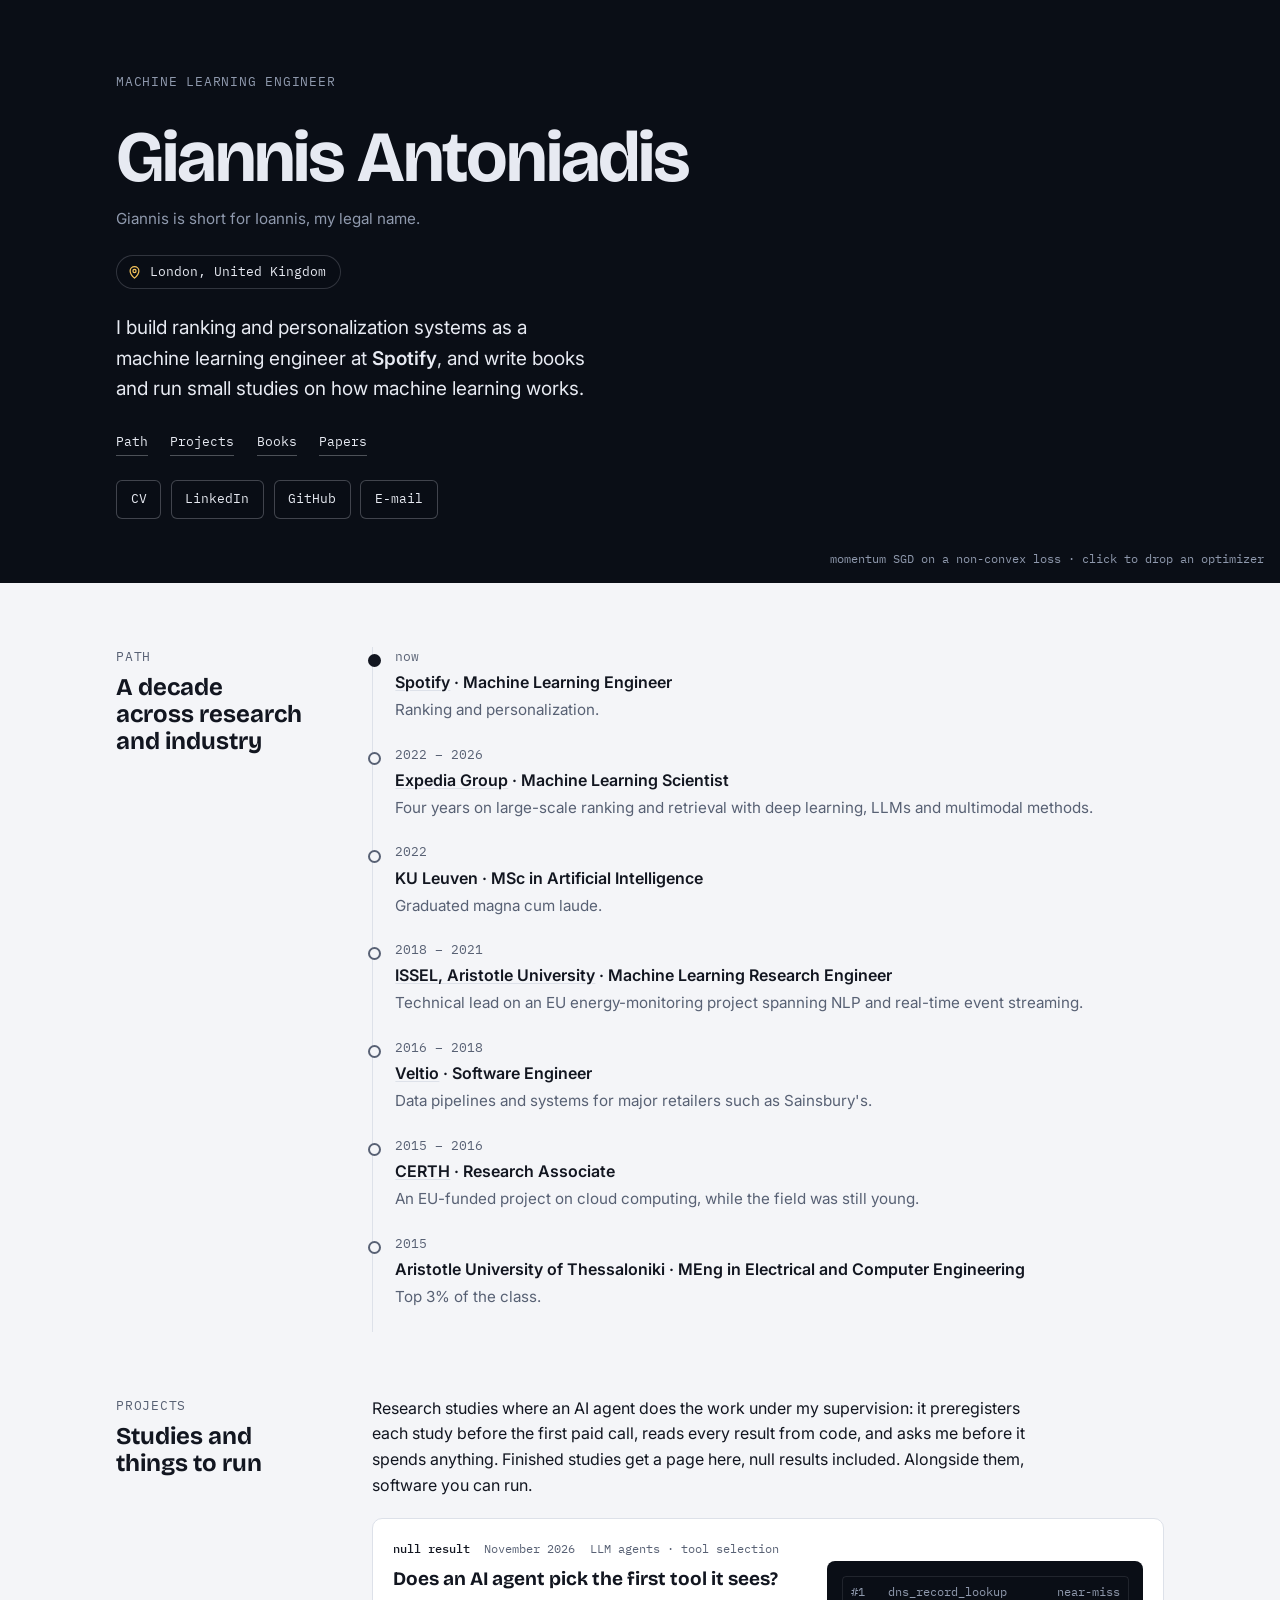
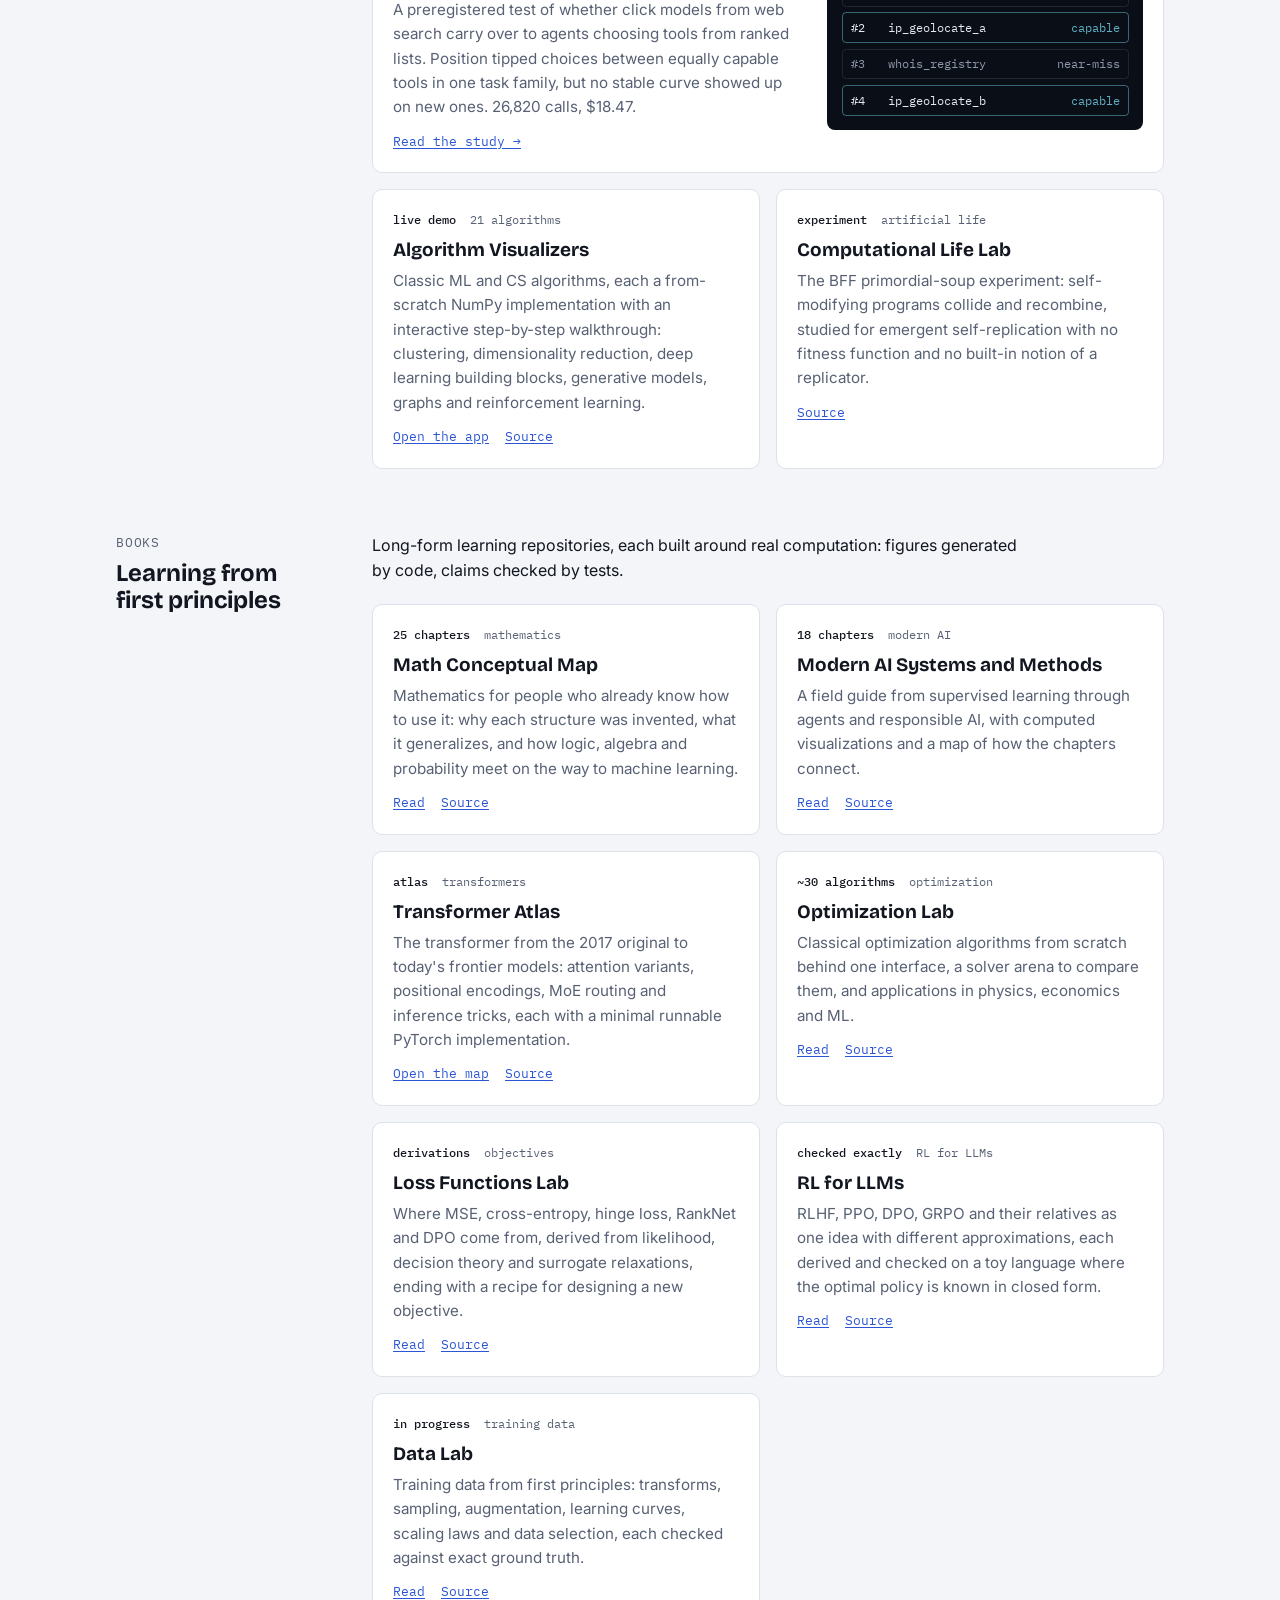
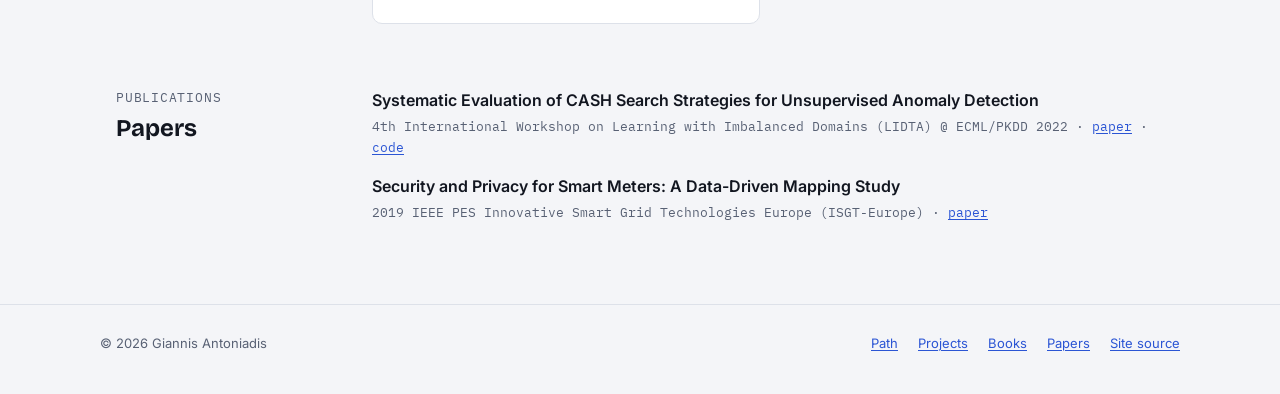
==== commit bd82c526: "Research joins Projects ('Studies and things to run', the study first); no local time; a shorter nam" ====
--- a/index.html
+++ b/index.html
@@ -23,8 +23,6 @@
 .hero .aka { font-size: 0.95rem; color: var(--night-muted); max-width: 46ch; }
 .hero .place { display: inline-flex; align-items: center; gap: 0.55rem; justify-self: start; font-family: var(--font-mono); font-size: var(--step--1); color: var(--night-ink); border: 1px solid rgba(231, 234, 242, 0.18); border-radius: 999px; padding: 0.35rem 0.85rem 0.35rem 0.6rem; background: rgba(10, 14, 22, 0.55); }
 .hero .place svg { width: 15px; height: 15px; color: var(--night-glow); flex: none; }
-.hero .place .clock { color: var(--night-muted); }
-.hero .place .clock:empty { display: none; }
 .hero .role { font-size: var(--step-1); max-width: 40ch; color: var(--night-ink); }
 .hero .role b { color: var(--night-ink); font-weight: 600; }
 .hero .sections { display: flex; flex-wrap: wrap; gap: 0.35rem 1.4rem; padding-top: 0.25rem; }
@@ -97,11 +95,11 @@
     <span class="kicker">Machine Learning Engineer</span>
     <div class="name">
       <h1>Giannis Antoniadis</h1>
-      <p class="aka">Giannis is short for Ioannis, my legal name. That's why my links say ioannis.</p>
+      <p class="aka">Giannis is short for Ioannis, my legal name.</p>
     </div>
-    <span class="place"><svg viewBox="0 0 24 24" fill="none" stroke="currentColor" stroke-width="2" stroke-linecap="round" stroke-linejoin="round" aria-hidden="true"><path d="M12 21s-7-6.1-7-11.5a7 7 0 0 1 14 0C19 14.9 12 21 12 21z"/><circle cx="12" cy="9.5" r="2.5"/></svg>London, United Kingdom<span class="clock" id="london-time"></span></span>
+    <span class="place"><svg viewBox="0 0 24 24" fill="none" stroke="currentColor" stroke-width="2" stroke-linecap="round" stroke-linejoin="round" aria-hidden="true"><path d="M12 21s-7-6.1-7-11.5a7 7 0 0 1 14 0C19 14.9 12 21 12 21z"/><circle cx="12" cy="9.5" r="2.5"/></svg>London, United Kingdom</span>
     <p class="role">I build ranking and personalization systems as a machine learning engineer at <b>Spotify</b>, and write books and run small studies on how machine learning works.</p>
-    <nav class="sections" aria-label="On this page"><a href="#path">Path</a><a href="#research">Research</a><a href="#books">Books</a><a href="#projects">Projects</a><a href="#papers">Papers</a></nav>
+    <nav class="sections" aria-label="On this page"><a href="#path">Path</a><a href="#projects">Projects</a><a href="#books">Books</a><a href="#papers">Papers</a></nav>
     <div class="links">
       <a class="btn" href="https://www.dropbox.com/scl/fi/8ivr3wr4eyzgz1rlop83s/iantoniadis_2026.pdf?rlkey=fkofbkvo55g7plw0ni17fajwk&amp;dl=0">CV</a>
       <a class="btn" href="https://www.linkedin.com/in/iantoniadis/">LinkedIn</a>
@@ -129,10 +127,10 @@
     </div>
   </section>
 
-  <section class="sec" id="research">
-    <div class="rail"><span class="label">Research</span><h2>Studies run by AI agents</h2></div>
+  <section class="sec" id="projects">
+    <div class="rail"><span class="label">Projects</span><h2>Studies and things to run</h2></div>
     <div class="body">
-      <p class="prose">I run small research studies where an AI agent does the work under my supervision: it preregisters each study before the first paid call, reads every result from code, and asks me before it spends anything. Finished studies get a page here, null results included.</p>
+      <p class="prose">Research studies where an AI agent does the work under my supervision: it preregisters each study before the first paid call, reads every result from code, and asks me before it spends anything. Finished studies get a page here, null results included. Alongside them, software you can run.</p>
       <div class="cards">
         <article class="card feature">
           <div class="stack" style="display:grid;gap:0.55rem">
@@ -148,6 +146,8 @@
             <div class="ok"><span>#4</span><span>ip_geolocate_b</span><span>capable</span></div>
           </div>
         </article>
+        <article class="card"><div class="meta"><span class="tag">live demo</span><span>21 algorithms</span></div><h3><a href="https://algorithm-visualizers.streamlit.app/">Algorithm Visualizers</a></h3><p>Classic ML and CS algorithms, each a from-scratch NumPy implementation with an interactive step-by-step walkthrough: clustering, dimensionality reduction, deep learning building blocks, generative models, graphs and reinforcement learning.</p><div class="go"><a href="https://algorithm-visualizers.streamlit.app/">Open the app</a><a href="https://github.com/ioannisantoniadis/algorithm-visualizers">Source</a></div></article>
+        <article class="card"><div class="meta"><span class="tag">experiment</span><span>artificial life</span></div><h3><a href="https://github.com/ioannisantoniadis/computational-life-lab">Computational Life Lab</a></h3><p>The BFF primordial-soup experiment: self-modifying programs collide and recombine, studied for emergent self-replication with no fitness function and no built-in notion of a replicator.</p><div class="go"><a href="https://github.com/ioannisantoniadis/computational-life-lab">Source</a></div></article>
       </div>
     </div>
   </section>
@@ -168,16 +168,6 @@
     </div>
   </section>
 
-  <section class="sec" id="projects">
-    <div class="rail"><span class="label">Projects</span><h2>Things to run</h2></div>
-    <div class="body">
-      <div class="cards">
-        <article class="card"><div class="meta"><span class="tag">live demo</span><span>21 algorithms</span></div><h3><a href="https://algorithm-visualizers.streamlit.app/">Algorithm Visualizers</a></h3><p>Classic ML and CS algorithms, each a from-scratch NumPy implementation with an interactive step-by-step walkthrough: clustering, dimensionality reduction, deep learning building blocks, generative models, graphs and reinforcement learning.</p><div class="go"><a href="https://algorithm-visualizers.streamlit.app/">Open the app</a><a href="https://github.com/ioannisantoniadis/algorithm-visualizers">Source</a></div></article>
-        <article class="card"><div class="meta"><span class="tag">experiment</span><span>artificial life</span></div><h3><a href="https://github.com/ioannisantoniadis/computational-life-lab">Computational Life Lab</a></h3><p>The BFF primordial-soup experiment: self-modifying programs collide and recombine, studied for emergent self-replication with no fitness function and no built-in notion of a replicator.</p><div class="go"><a href="https://github.com/ioannisantoniadis/computational-life-lab">Source</a></div></article>
-      </div>
-    </div>
-  </section>
-
   <section class="sec" id="papers">
     <div class="rail"><span class="label">Publications</span><h2>Papers</h2></div>
     <div class="body">
@@ -191,19 +181,9 @@
 </main>
 
 <footer class="site-foot gutter">
-  <div class="in"><span>© 2026 Giannis Antoniadis</span><nav><a href="#path">Path</a><a href="#research">Research</a><a href="#books">Books</a><a href="#projects">Projects</a><a href="#papers">Papers</a><a href="https://github.com/ioannisantoniadis/ioannisantoniadis.github.io">Site source</a></nav></div>
+  <div class="in"><span>© 2026 Giannis Antoniadis</span><nav><a href="#path">Path</a><a href="#projects">Projects</a><a href="#books">Books</a><a href="#papers">Papers</a><a href="https://github.com/ioannisantoniadis/ioannisantoniadis.github.io">Site source</a></nav></div>
 </footer>
 
-<script>
-// London's local time beside the location; the chip reads fine without it.
-(function () {
-  const el = document.getElementById("london-time");
-  if (!el || !window.Intl) return;
-  const fmt = new Intl.DateTimeFormat("en-GB", { timeZone: "Europe/London", hour: "2-digit", minute: "2-digit" });
-  const tick = () => { el.textContent = "· " + fmt.format(new Date()) + " local time"; };
-  tick(); setInterval(tick, 30000);
-})();
-</script>
 <script src="assets/landscape.js"></script>
 </body>
 </html>
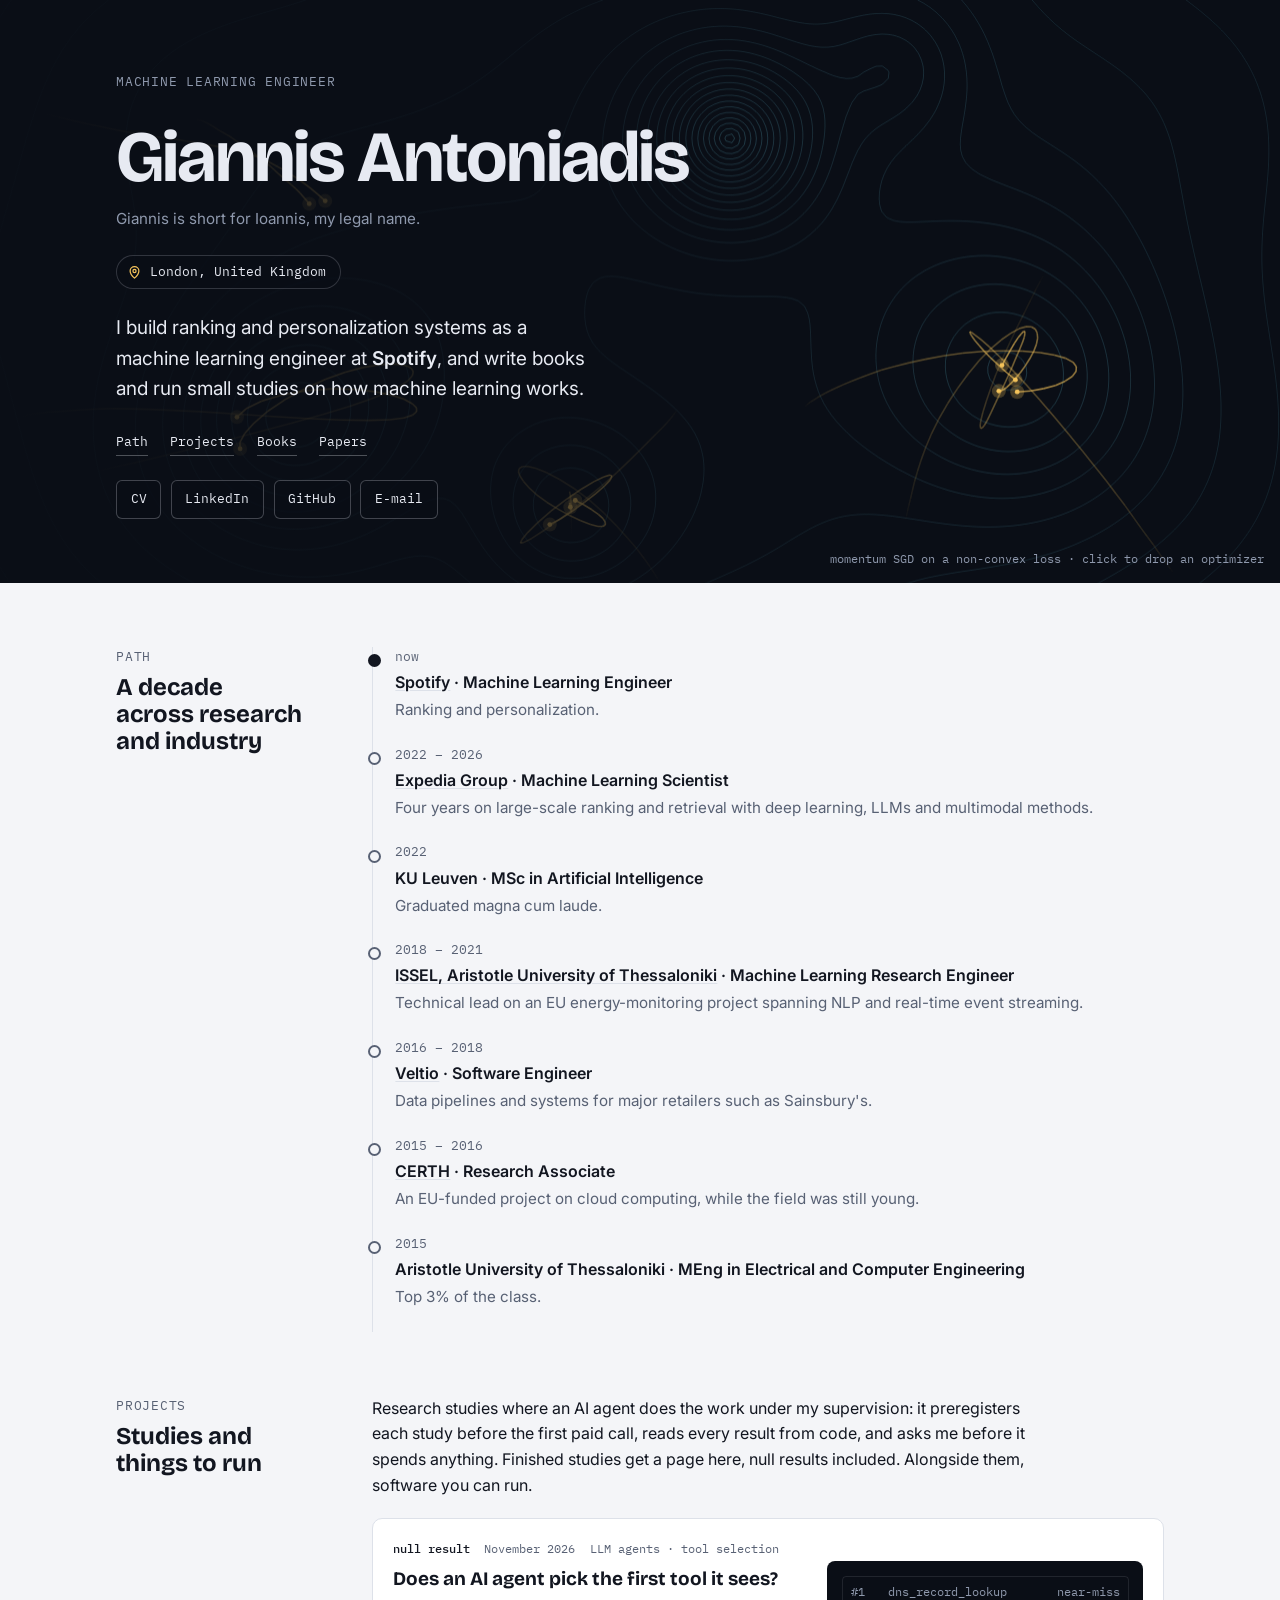
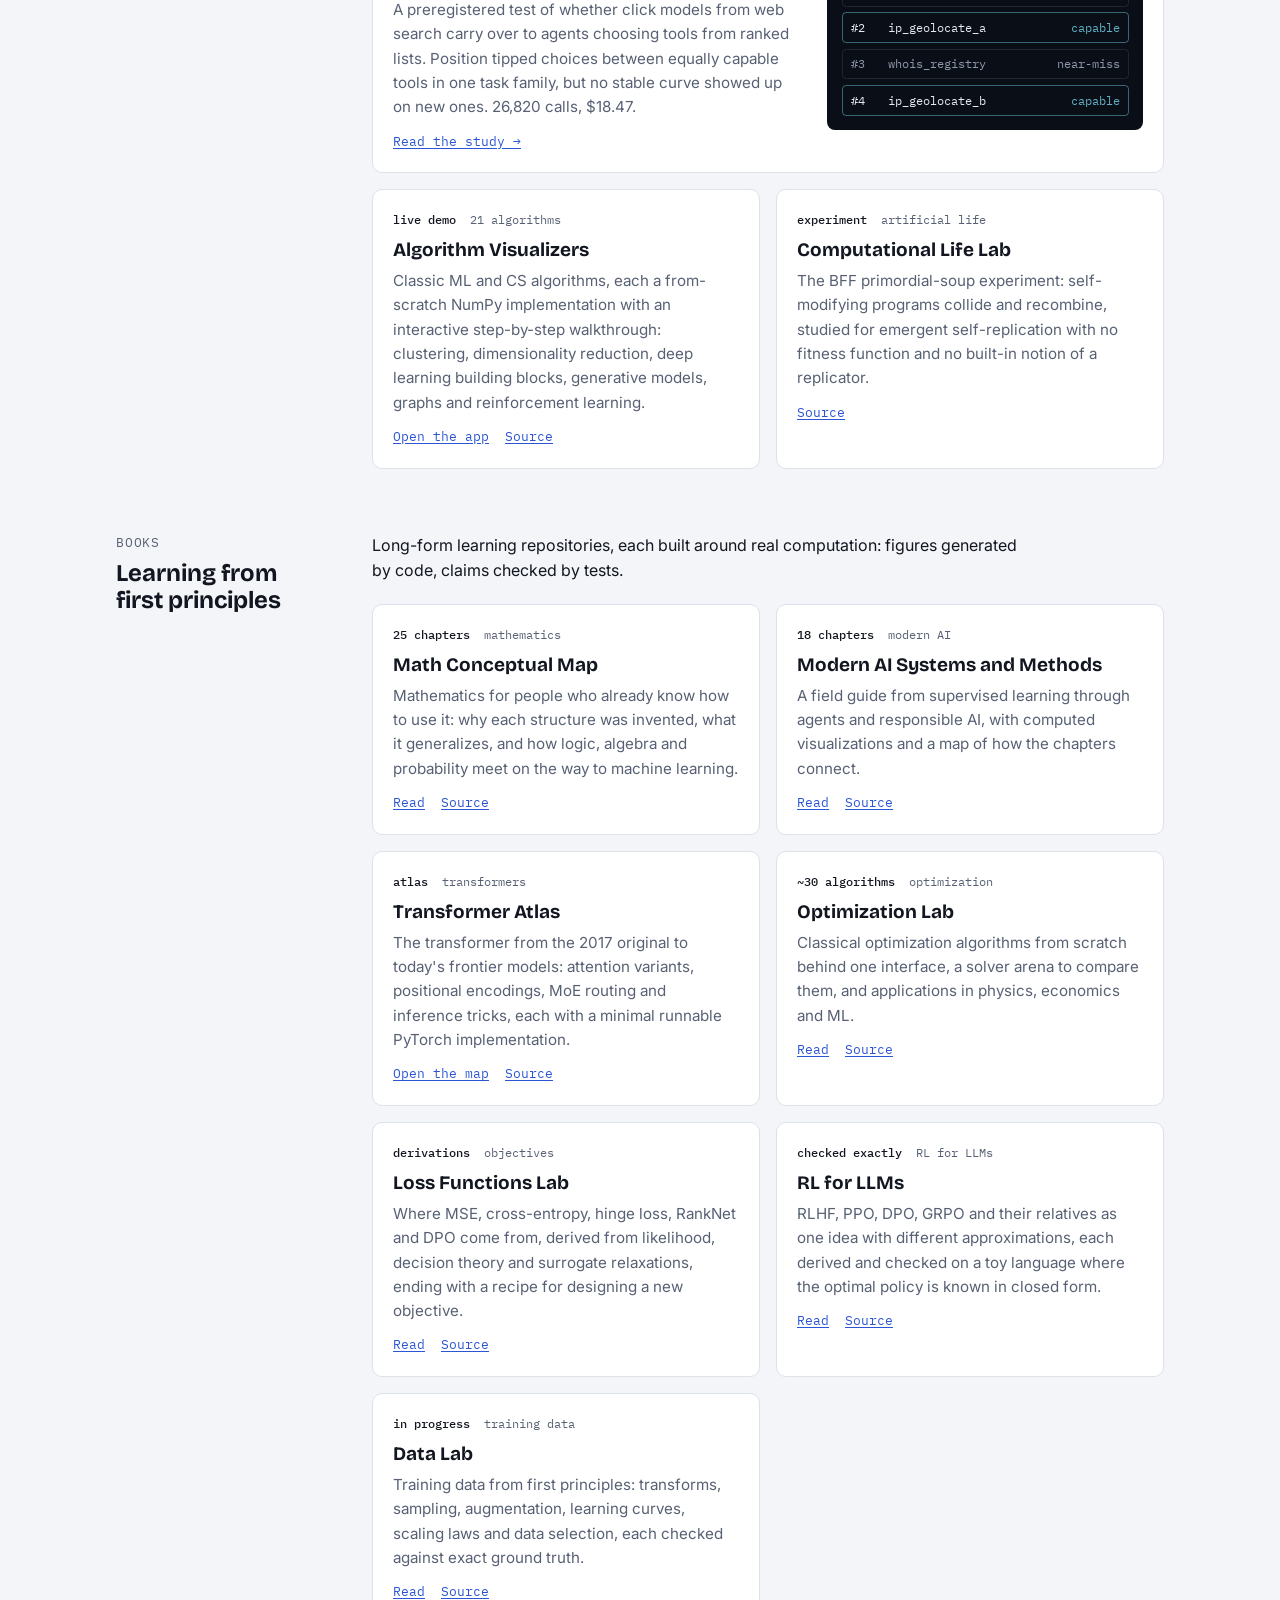
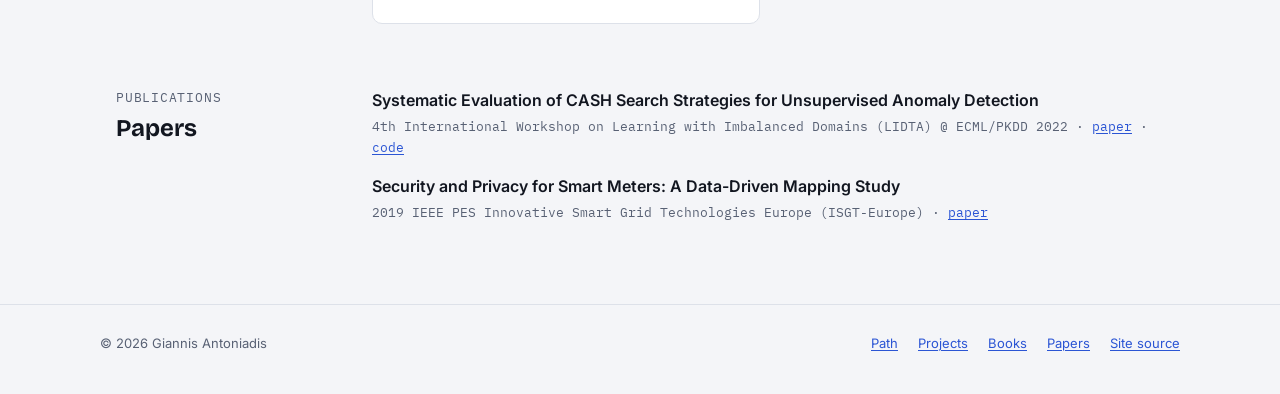
==== commit 2793c6d1: "Path: ISSEL, Aristotle University of Thessaloniki (the official name) Co-Authored-By: Claude Opus 5." ====
--- a/index.html
+++ b/index.html
@@ -119,7 +119,7 @@
         <li class="now"><span class="when">now</span><span class="what"><a href="https://www.spotify.com/">Spotify</a> · Machine Learning Engineer</span><span class="detail">Ranking and personalization.</span></li>
         <li><span class="when">2022 – 2026</span><span class="what"><a href="https://www.expediagroup.com/home/default.aspx">Expedia Group</a> · Machine Learning Scientist</span><span class="detail">Four years on large-scale ranking and retrieval with deep learning, LLMs and multimodal methods.</span></li>
         <li><span class="when">2022</span><span class="what">KU Leuven · MSc in Artificial Intelligence</span><span class="detail">Graduated magna cum laude.</span></li>
-        <li><span class="when">2018 – 2021</span><span class="what"><a href="https://issel.ee.auth.gr/en/13-2/">ISSEL, Aristotle University</a> · Machine Learning Research Engineer</span><span class="detail">Technical lead on an EU energy-monitoring project spanning NLP and real-time event streaming.</span></li>
+        <li><span class="when">2018 – 2021</span><span class="what"><a href="https://issel.ee.auth.gr/en/13-2/">ISSEL, Aristotle University of Thessaloniki</a> · Machine Learning Research Engineer</span><span class="detail">Technical lead on an EU energy-monitoring project spanning NLP and real-time event streaming.</span></li>
         <li><span class="when">2016 – 2018</span><span class="what"><a href="https://veltio.com/">Veltio</a> · Software Engineer</span><span class="detail">Data pipelines and systems for major retailers such as Sainsbury's.</span></li>
         <li><span class="when">2015 – 2016</span><span class="what"><a href="https://www.iti.gr/iti/en/home/">CERTH</a> · Research Associate</span><span class="detail">An EU-funded project on cloud computing, while the field was still young.</span></li>
         <li><span class="when">2015</span><span class="what">Aristotle University of Thessaloniki · MEng in Electrical and Computer Engineering</span><span class="detail">Top 3% of the class.</span></li>
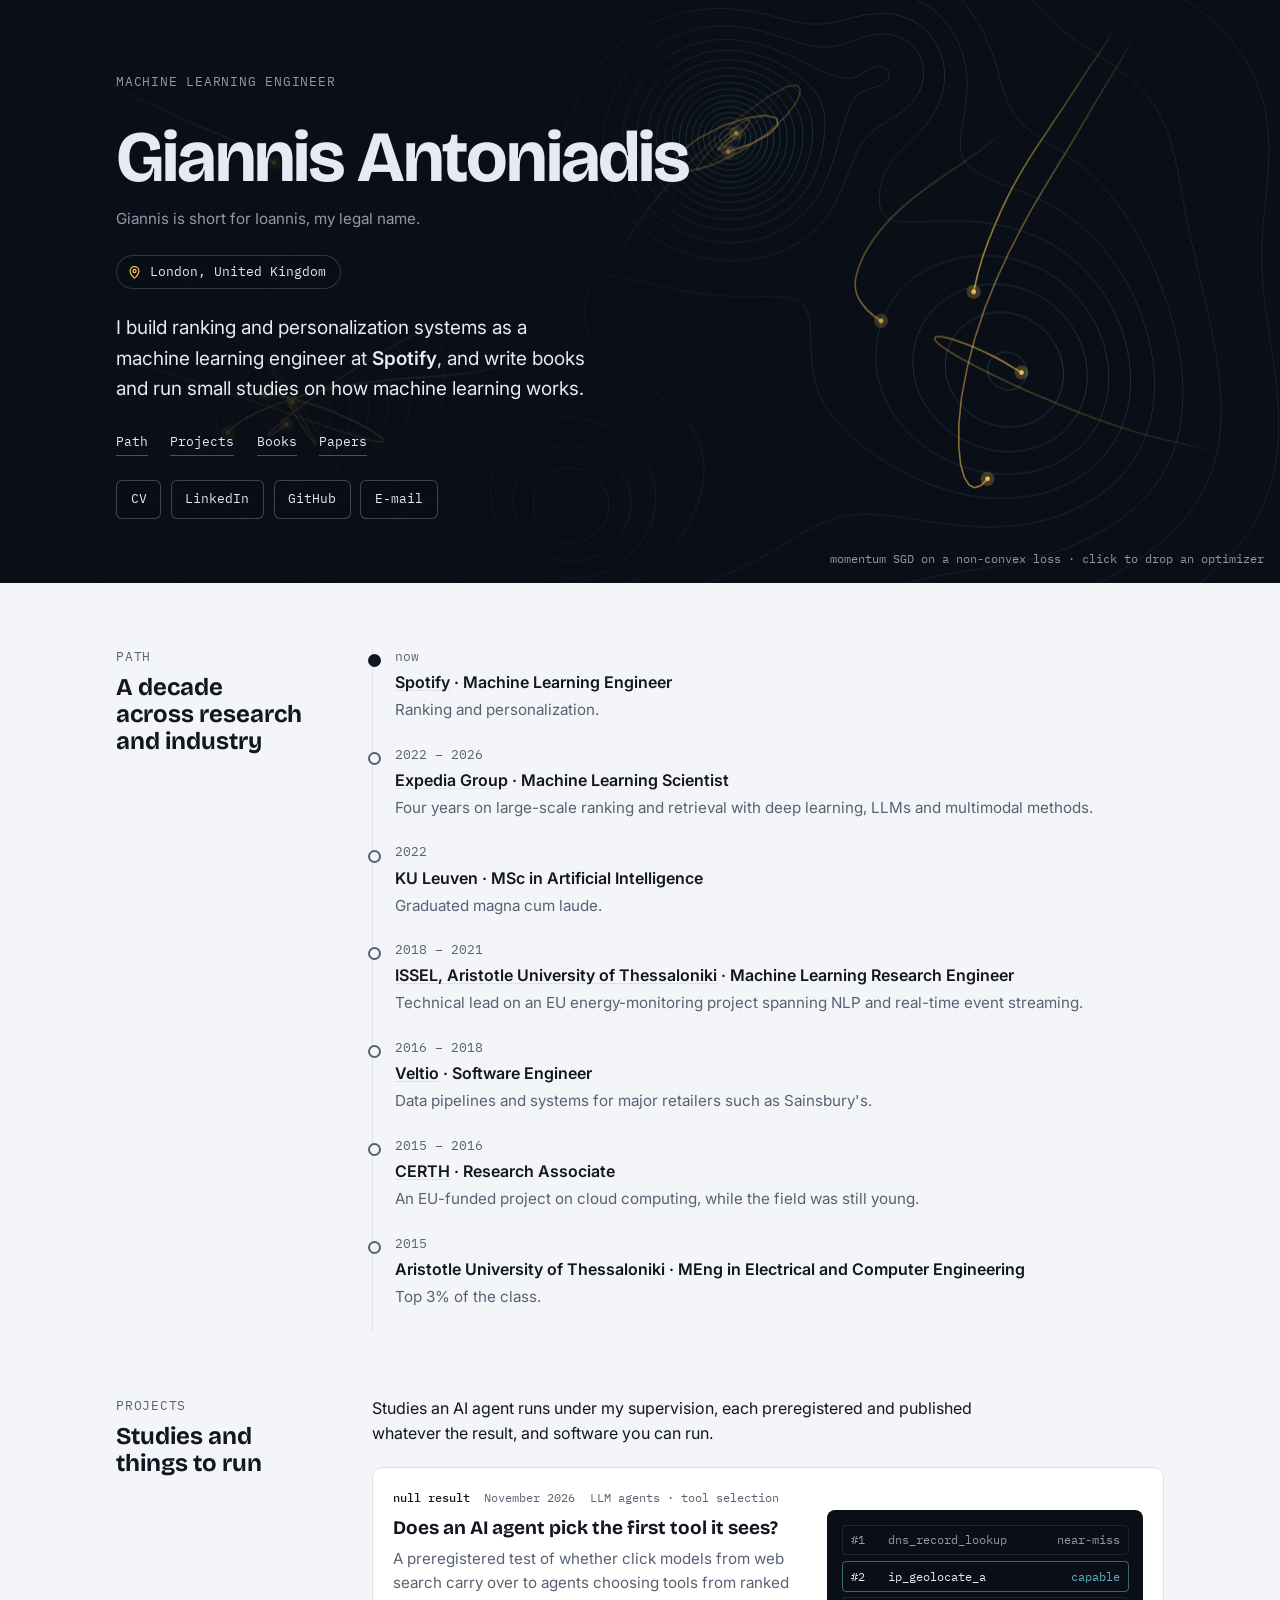
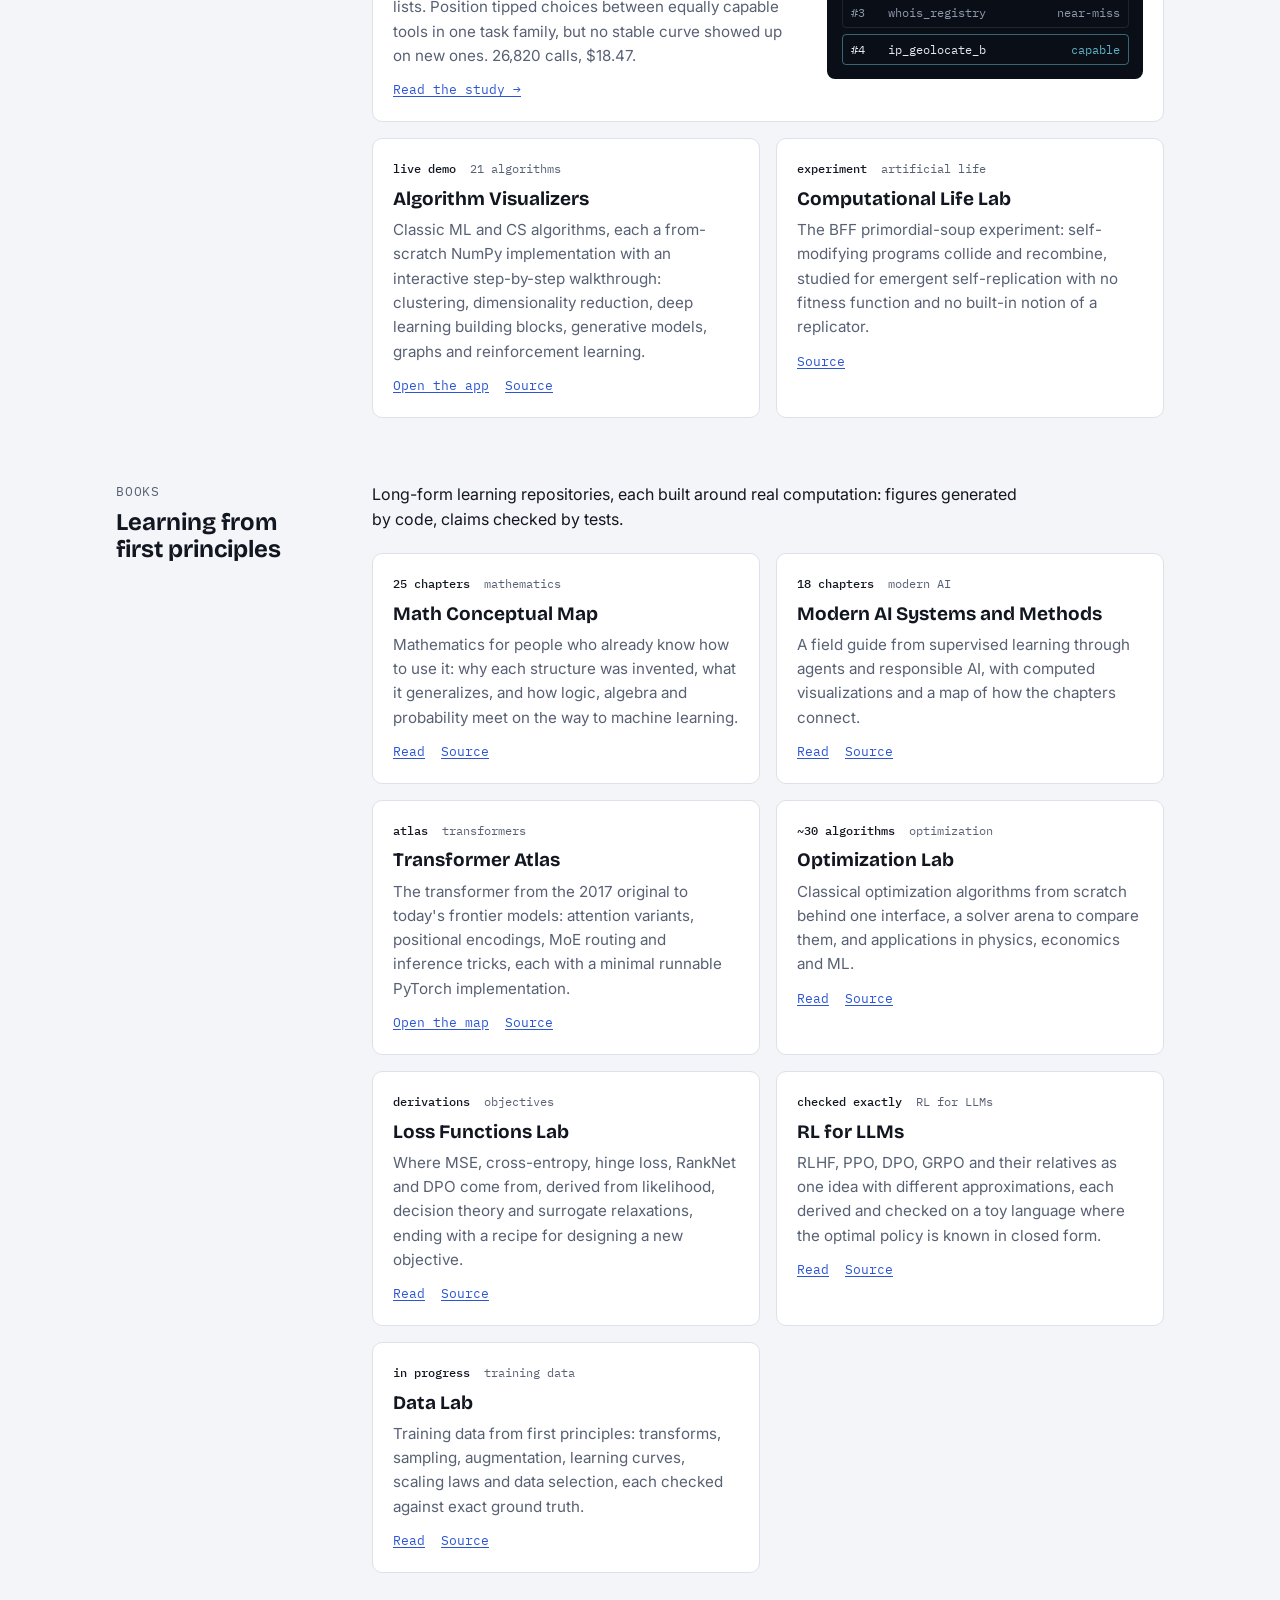
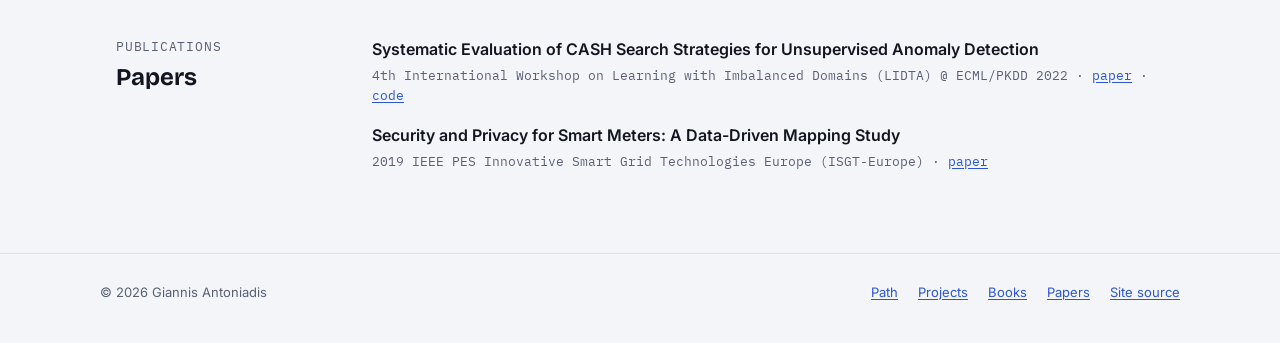
==== commit 6df10581: "Projects: a shorter introduction Co-Authored-By: Claude Opus 5.5 <noreply@anthropic.com>" ====
--- a/index.html
+++ b/index.html
@@ -130,7 +130,7 @@
   <section class="sec" id="projects">
     <div class="rail"><span class="label">Projects</span><h2>Studies and things to run</h2></div>
     <div class="body">
-      <p class="prose">Research studies where an AI agent does the work under my supervision: it preregisters each study before the first paid call, reads every result from code, and asks me before it spends anything. Finished studies get a page here, null results included. Alongside them, software you can run.</p>
+      <p class="prose">Studies an AI agent runs under my supervision, each preregistered and published whatever the result, and software you can run.</p>
       <div class="cards">
         <article class="card feature">
           <div class="stack" style="display:grid;gap:0.55rem">
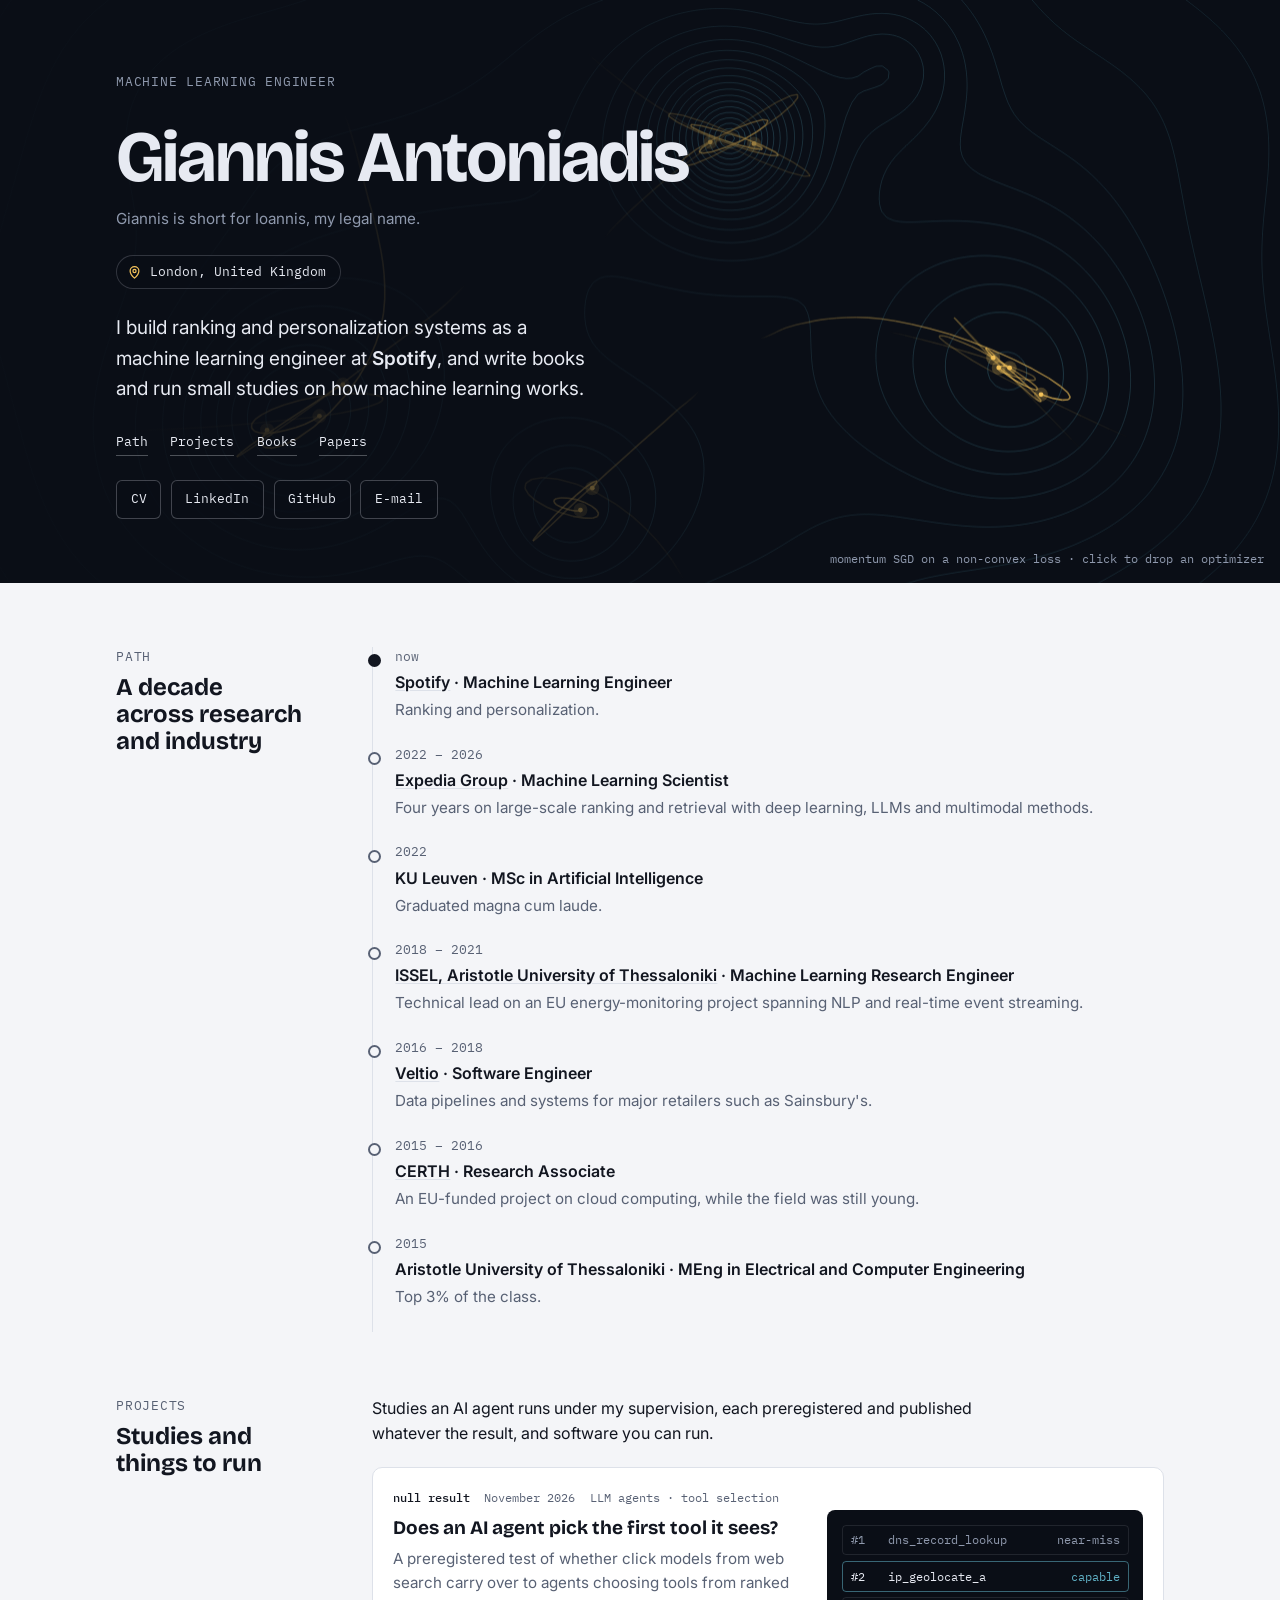
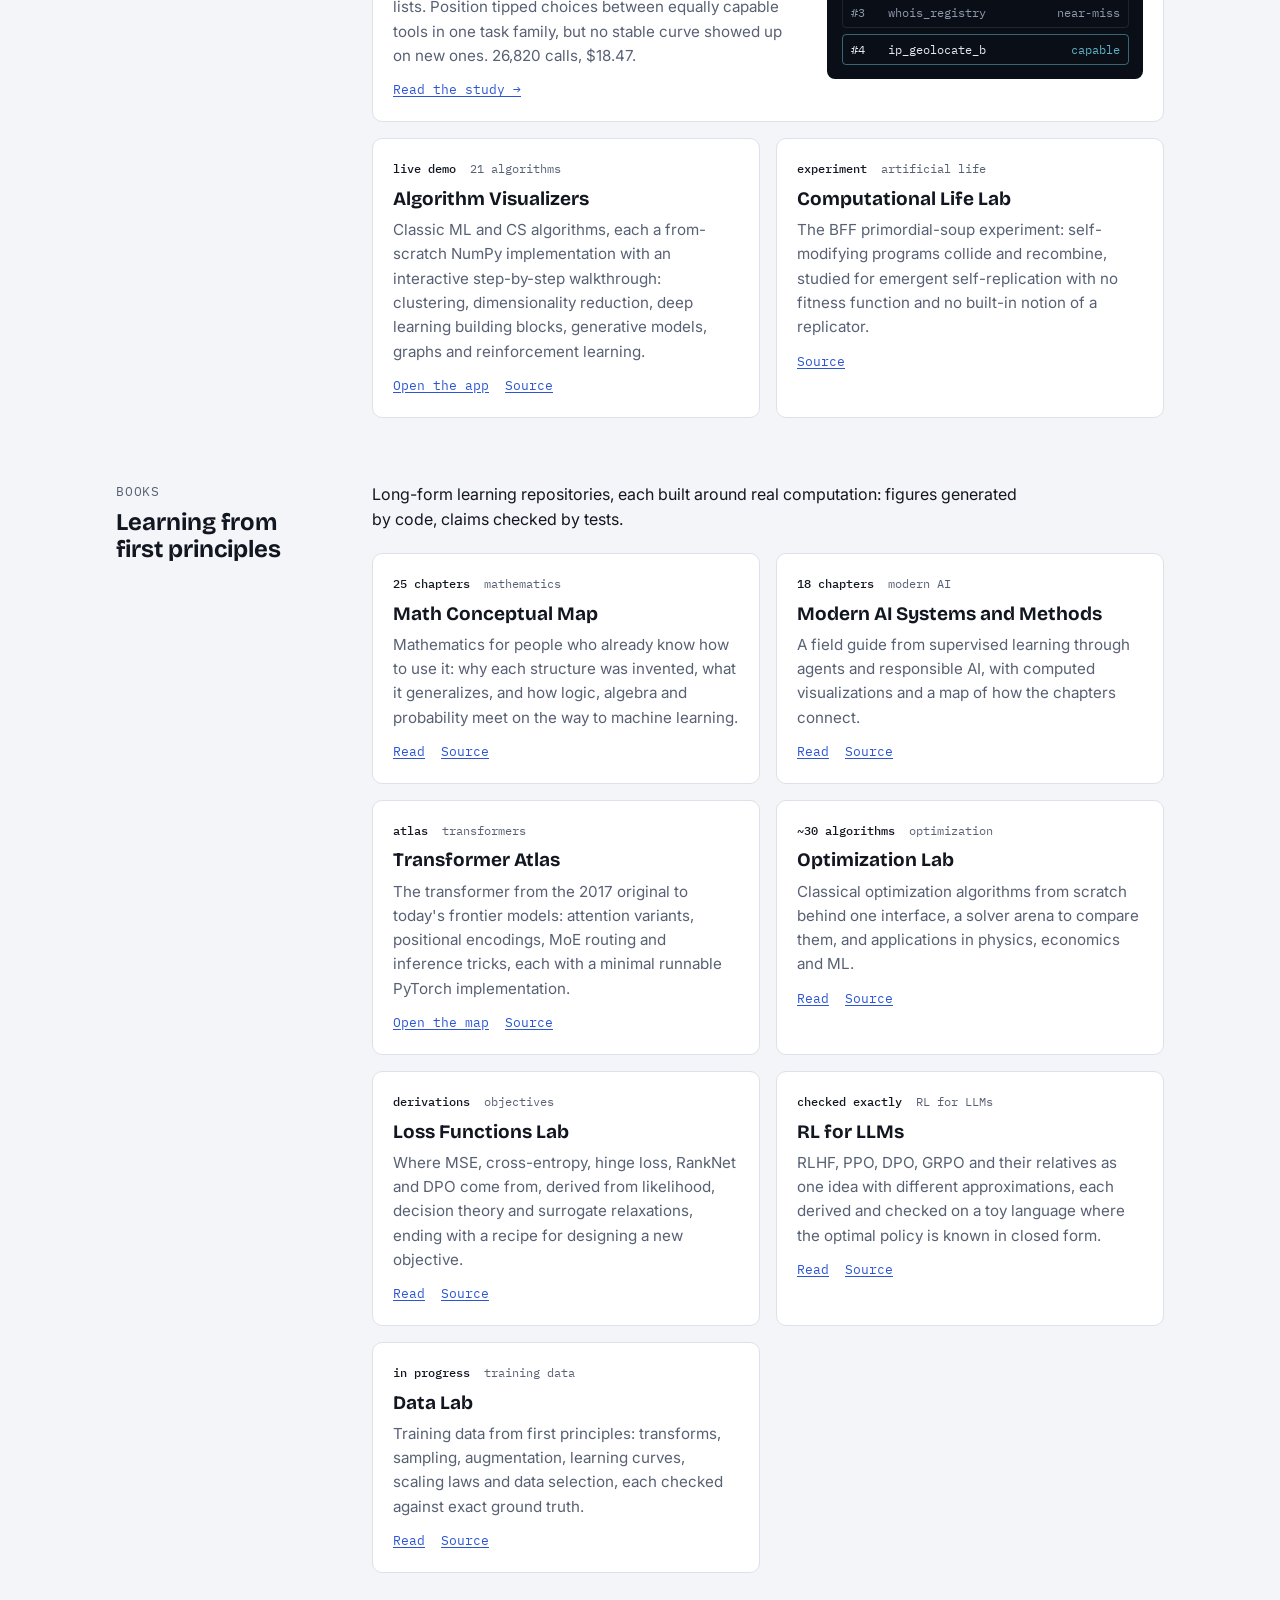
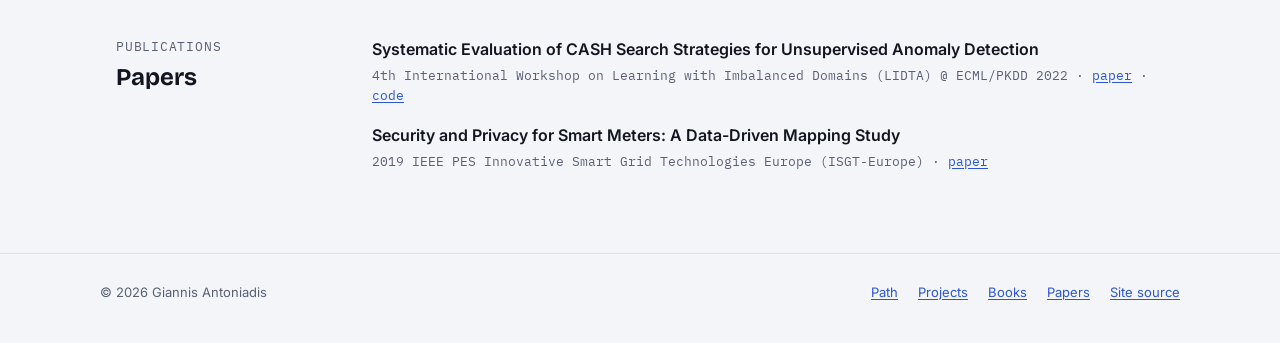
==== commit c53680e4: "Share preview: og and twitter tags with a 1200x627 card Co-Authored-By: Claude Opus 5.5 <noreply@ant" ====
--- a/index.html
+++ b/index.html
@@ -5,6 +5,14 @@
 <meta name="viewport" content="width=device-width,initial-scale=1,viewport-fit=cover">
 <title>Giannis Antoniadis</title>
 <meta name="description" content="Giannis (Ioannis) Antoniadis, machine learning engineer in London, United Kingdom: research, learning books and projects.">
+<meta property="og:type" content="website">
+<meta property="og:url" content="https://ioannisantoniadis.github.io/">
+<meta property="og:title" content="Giannis Antoniadis">
+<meta property="og:description" content="Machine learning engineer at Spotify in London. Research studies, learning books and papers.">
+<meta property="og:image" content="https://ioannisantoniadis.github.io/assets/og.png">
+<meta property="og:image:width" content="1200">
+<meta property="og:image:height" content="627">
+<meta name="twitter:card" content="summary_large_image">
 <script type="application/ld+json">{"@context":"https://schema.org","@type":"Person","name":"Giannis Antoniadis","alternateName":"Ioannis Antoniadis","jobTitle":"Machine Learning Engineer","worksFor":{"@type":"Organization","name":"Spotify"},"address":{"@type":"PostalAddress","addressLocality":"London","addressCountry":"GB"},"url":"https://ioannisantoniadis.github.io/","sameAs":["https://www.linkedin.com/in/iantoniadis/","https://github.com/ioannisantoniadis"]}</script>
 <link rel="preconnect" href="https://fonts.googleapis.com">
 <link rel="preconnect" href="https://fonts.gstatic.com" crossorigin>
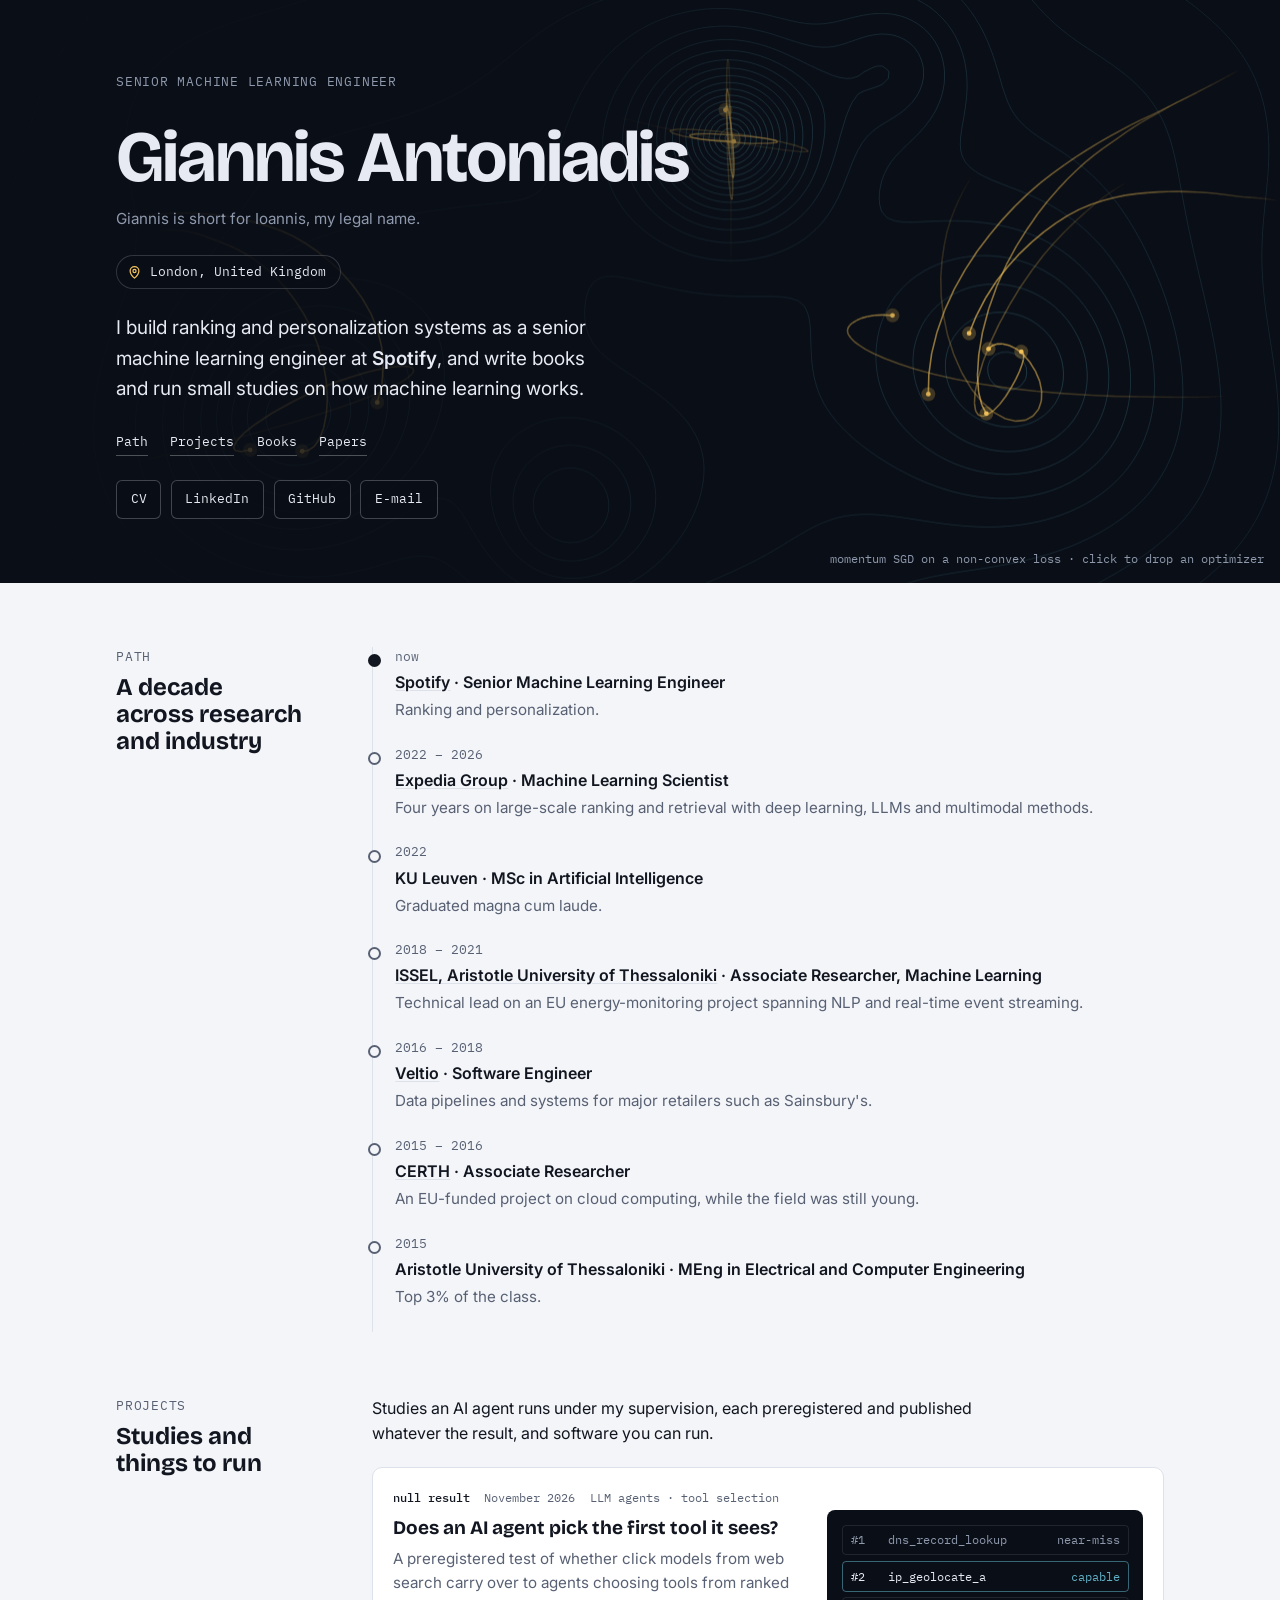
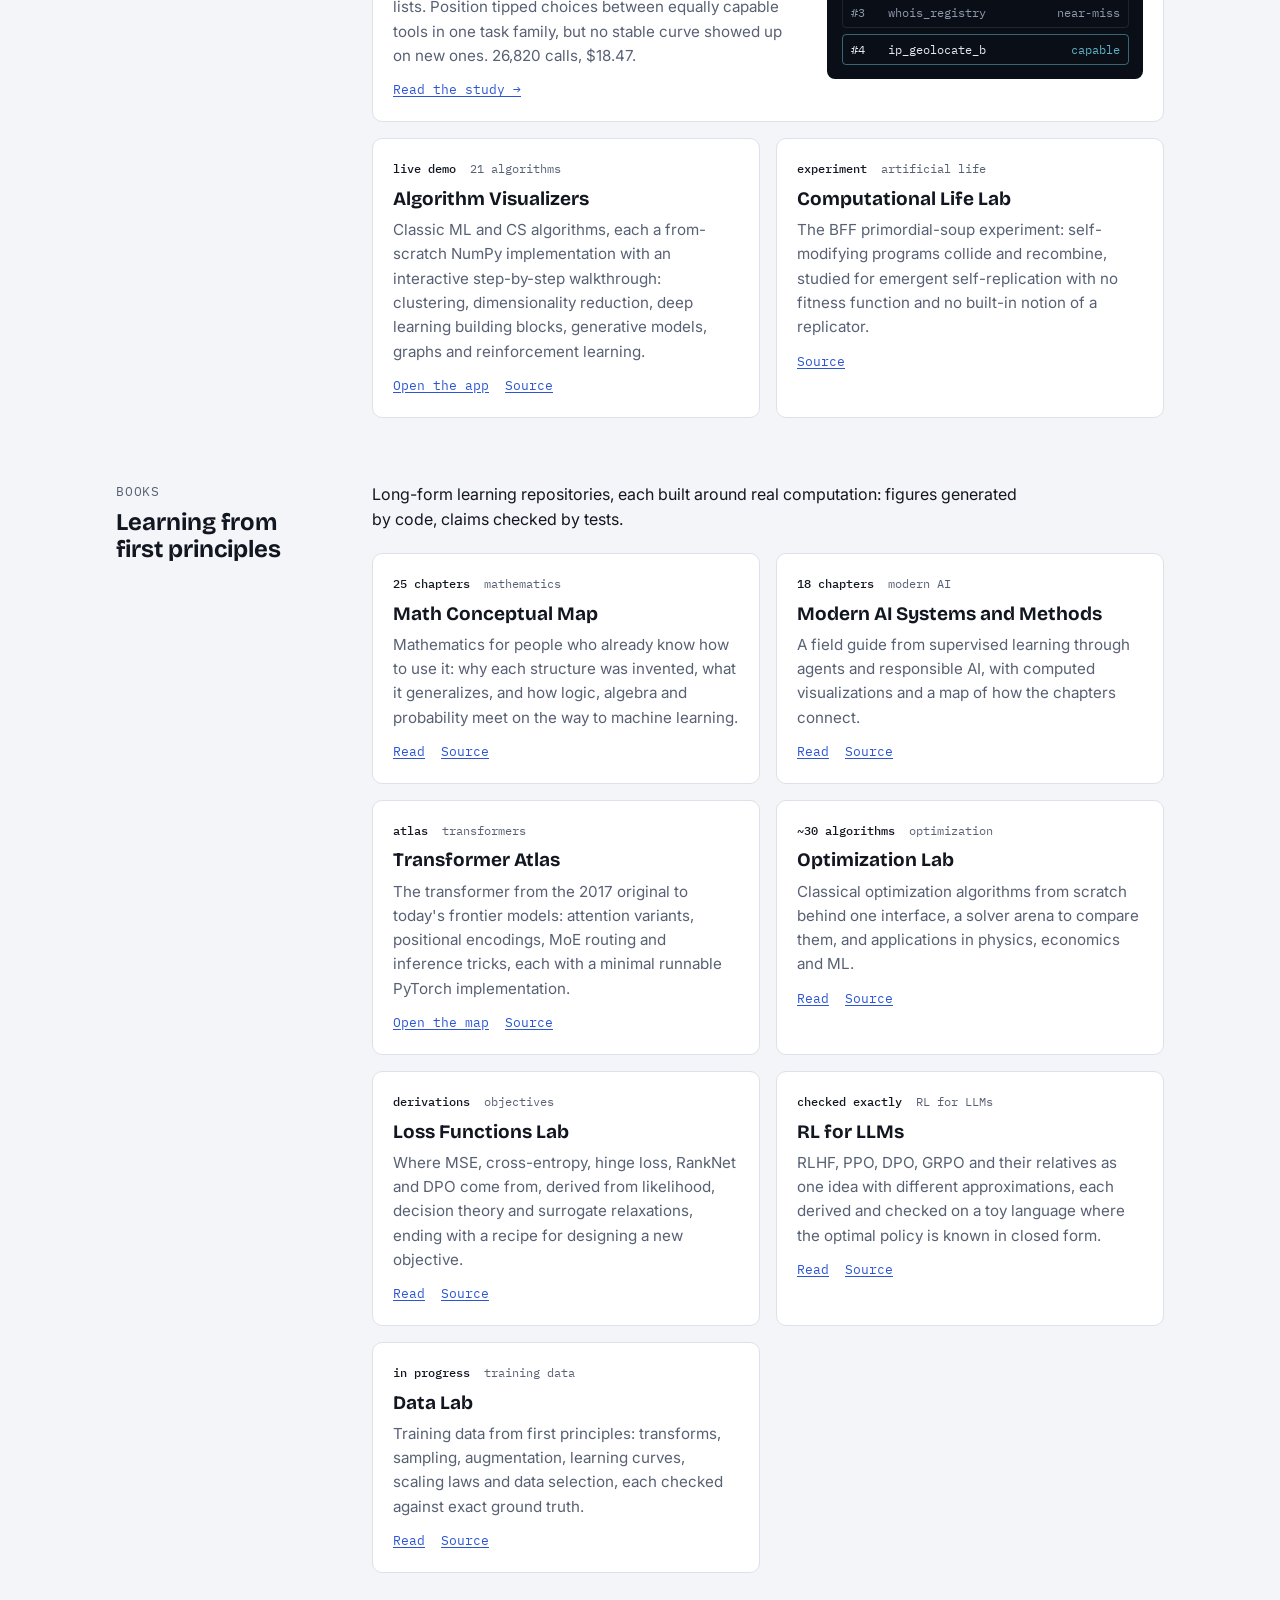
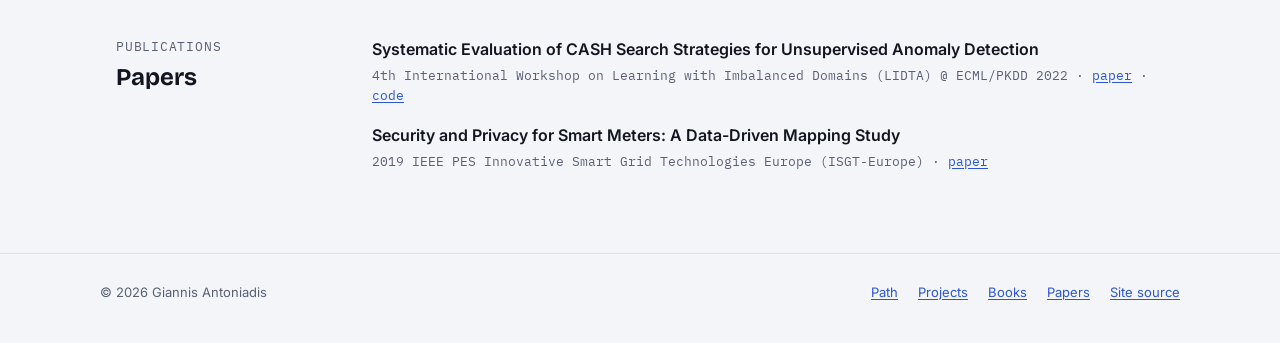
==== commit bdf215fb: "Titles as on LinkedIn: Senior Machine Learning Engineer (Spotify), Associate Researcher, Machine Lea" ====
--- a/index.html
+++ b/index.html
@@ -4,16 +4,16 @@
 <meta charset="utf-8">
 <meta name="viewport" content="width=device-width,initial-scale=1,viewport-fit=cover">
 <title>Giannis Antoniadis</title>
-<meta name="description" content="Giannis (Ioannis) Antoniadis, machine learning engineer in London, United Kingdom: research, learning books and projects.">
+<meta name="description" content="Giannis (Ioannis) Antoniadis, senior machine learning engineer in London, United Kingdom: research, learning books and projects.">
 <meta property="og:type" content="website">
 <meta property="og:url" content="https://ioannisantoniadis.github.io/">
 <meta property="og:title" content="Giannis Antoniadis">
-<meta property="og:description" content="Machine learning engineer at Spotify in London. Research studies, learning books and papers.">
+<meta property="og:description" content="Senior machine learning engineer at Spotify in London. Research studies, learning books and papers.">
 <meta property="og:image" content="https://ioannisantoniadis.github.io/assets/og.png">
 <meta property="og:image:width" content="1200">
 <meta property="og:image:height" content="627">
 <meta name="twitter:card" content="summary_large_image">
-<script type="application/ld+json">{"@context":"https://schema.org","@type":"Person","name":"Giannis Antoniadis","alternateName":"Ioannis Antoniadis","jobTitle":"Machine Learning Engineer","worksFor":{"@type":"Organization","name":"Spotify"},"address":{"@type":"PostalAddress","addressLocality":"London","addressCountry":"GB"},"url":"https://ioannisantoniadis.github.io/","sameAs":["https://www.linkedin.com/in/iantoniadis/","https://github.com/ioannisantoniadis"]}</script>
+<script type="application/ld+json">{"@context":"https://schema.org","@type":"Person","name":"Giannis Antoniadis","alternateName":"Ioannis Antoniadis","jobTitle":"Senior Machine Learning Engineer","worksFor":{"@type":"Organization","name":"Spotify"},"address":{"@type":"PostalAddress","addressLocality":"London","addressCountry":"GB"},"url":"https://ioannisantoniadis.github.io/","sameAs":["https://www.linkedin.com/in/iantoniadis/","https://github.com/ioannisantoniadis"]}</script>
 <link rel="preconnect" href="https://fonts.googleapis.com">
 <link rel="preconnect" href="https://fonts.gstatic.com" crossorigin>
 <link rel="stylesheet" href="https://fonts.googleapis.com/css2?family=Bricolage+Grotesque:opsz,wght@12..96,500;12..96,700&family=Inter:wght@400;500;600&family=IBM+Plex+Mono:wght@400;500&display=swap">
@@ -100,13 +100,13 @@
   <canvas id="landscape" aria-label="Animated contour map of a loss landscape, with optimizers rolling into its minima"></canvas>
   <div class="scrim"></div>
   <div class="in gutter">
-    <span class="kicker">Machine Learning Engineer</span>
+    <span class="kicker">Senior Machine Learning Engineer</span>
     <div class="name">
       <h1>Giannis Antoniadis</h1>
       <p class="aka">Giannis is short for Ioannis, my legal name.</p>
     </div>
     <span class="place"><svg viewBox="0 0 24 24" fill="none" stroke="currentColor" stroke-width="2" stroke-linecap="round" stroke-linejoin="round" aria-hidden="true"><path d="M12 21s-7-6.1-7-11.5a7 7 0 0 1 14 0C19 14.9 12 21 12 21z"/><circle cx="12" cy="9.5" r="2.5"/></svg>London, United Kingdom</span>
-    <p class="role">I build ranking and personalization systems as a machine learning engineer at <b>Spotify</b>, and write books and run small studies on how machine learning works.</p>
+    <p class="role">I build ranking and personalization systems as a senior machine learning engineer at <b>Spotify</b>, and write books and run small studies on how machine learning works.</p>
     <nav class="sections" aria-label="On this page"><a href="#path">Path</a><a href="#projects">Projects</a><a href="#books">Books</a><a href="#papers">Papers</a></nav>
     <div class="links">
       <a class="btn" href="https://www.dropbox.com/scl/fi/8ivr3wr4eyzgz1rlop83s/iantoniadis_2026.pdf?rlkey=fkofbkvo55g7plw0ni17fajwk&amp;dl=0">CV</a>
@@ -124,12 +124,12 @@
     <div class="rail"><span class="label">Path</span><h2>A decade across research and industry</h2></div>
     <div class="body">
       <ol class="tl">
-        <li class="now"><span class="when">now</span><span class="what"><a href="https://www.spotify.com/">Spotify</a> · Machine Learning Engineer</span><span class="detail">Ranking and personalization.</span></li>
+        <li class="now"><span class="when">now</span><span class="what"><a href="https://www.spotify.com/">Spotify</a> · Senior Machine Learning Engineer</span><span class="detail">Ranking and personalization.</span></li>
         <li><span class="when">2022 – 2026</span><span class="what"><a href="https://www.expediagroup.com/home/default.aspx">Expedia Group</a> · Machine Learning Scientist</span><span class="detail">Four years on large-scale ranking and retrieval with deep learning, LLMs and multimodal methods.</span></li>
         <li><span class="when">2022</span><span class="what">KU Leuven · MSc in Artificial Intelligence</span><span class="detail">Graduated magna cum laude.</span></li>
-        <li><span class="when">2018 – 2021</span><span class="what"><a href="https://issel.ee.auth.gr/en/13-2/">ISSEL, Aristotle University of Thessaloniki</a> · Machine Learning Research Engineer</span><span class="detail">Technical lead on an EU energy-monitoring project spanning NLP and real-time event streaming.</span></li>
+        <li><span class="when">2018 – 2021</span><span class="what"><a href="https://issel.ee.auth.gr/en/13-2/">ISSEL, Aristotle University of Thessaloniki</a> · Associate Researcher, Machine Learning</span><span class="detail">Technical lead on an EU energy-monitoring project spanning NLP and real-time event streaming.</span></li>
         <li><span class="when">2016 – 2018</span><span class="what"><a href="https://veltio.com/">Veltio</a> · Software Engineer</span><span class="detail">Data pipelines and systems for major retailers such as Sainsbury's.</span></li>
-        <li><span class="when">2015 – 2016</span><span class="what"><a href="https://www.iti.gr/iti/en/home/">CERTH</a> · Research Associate</span><span class="detail">An EU-funded project on cloud computing, while the field was still young.</span></li>
+        <li><span class="when">2015 – 2016</span><span class="what"><a href="https://www.iti.gr/iti/en/home/">CERTH</a> · Associate Researcher</span><span class="detail">An EU-funded project on cloud computing, while the field was still young.</span></li>
         <li><span class="when">2015</span><span class="what">Aristotle University of Thessaloniki · MEng in Electrical and Computer Engineering</span><span class="detail">Top 3% of the class.</span></li>
       </ol>
     </div>
